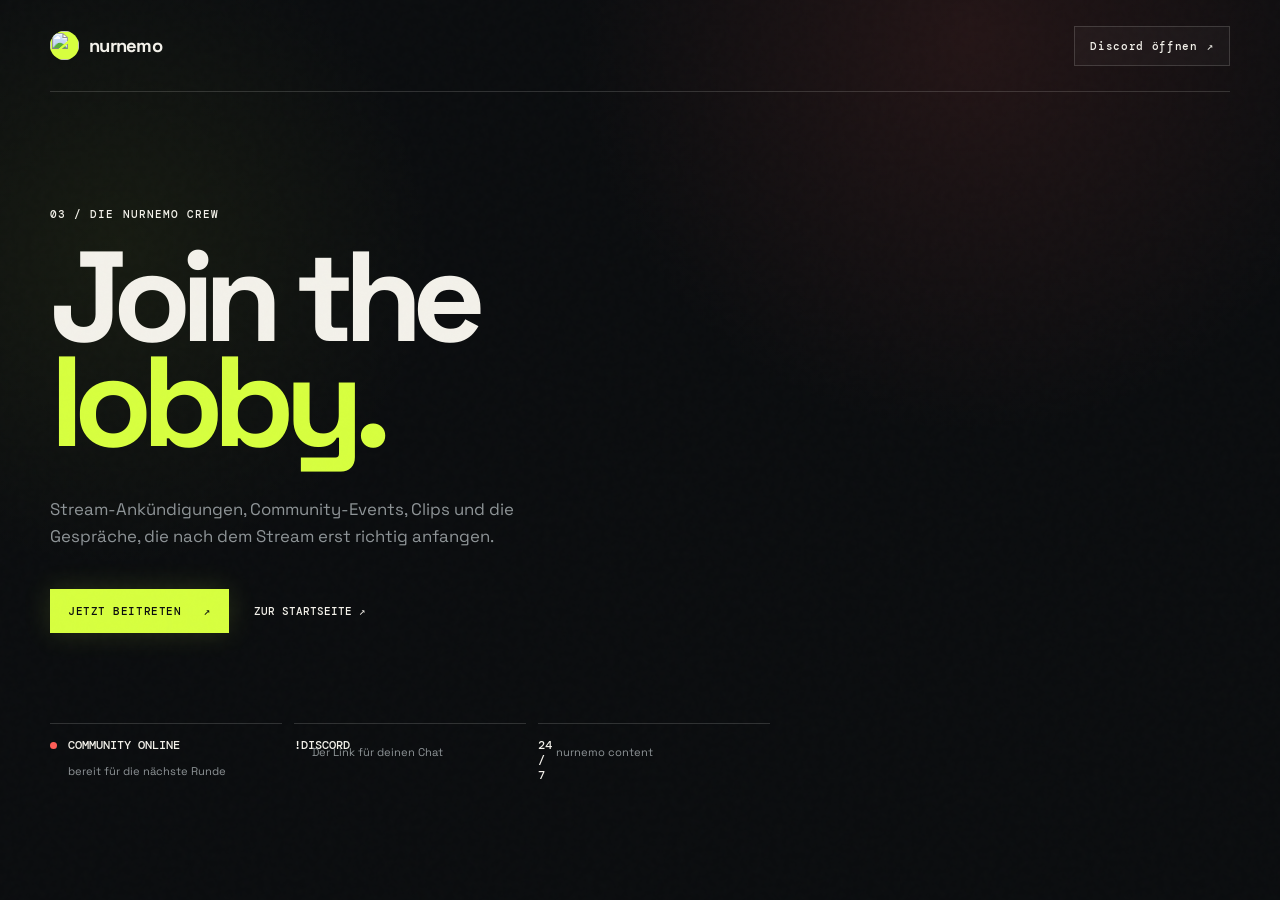
==== discord/index.html @ 50036275 "Initial commit" ====
<!doctype html>
<html lang="de">
  <head>
    <meta charset="UTF-8" />
    <meta name="viewport" content="width=device-width, initial-scale=1.0" />
    <meta name="description" content="Tritt der NurNemo Discord-Community bei." />
    <title>NurNemo Discord</title>
    <link rel="stylesheet" href="../style.css" />
  </head>
  <body class="discord-page">
    <div class="noise" aria-hidden="true"></div>
    <header class="site-header"><a class="brand" href="../"><span class="brand-mark"><img src="/assets/logo.png" alt="" /></span><span>nurnemo</span></a><a class="header-cta" href="/discord/invite">Discord öffnen <span aria-hidden="true">↗</span></a></header>
    <main class="discord-landing section-shell">
      <span class="section-index">03 / die nurnemo crew</span>
      <h1>Join the<br /><em>lobby.</em></h1>
      <p>Stream-Ankündigungen, Community-Events, Clips und die Gespräche, die nach dem Stream erst richtig anfangen.</p>
      <div class="discord-actions"><a class="button button-primary" href="/discord/invite">Jetzt beitreten <span>↗</span></a><a class="support-link" href="../">Zur Startseite <span>↗</span></a></div>
      <div class="discord-facts"><div><span class="pulse-dot"></span><strong>Community online</strong><small>bereit für die nächste Runde</small></div><div><strong>!discord</strong><small>Der Link für deinen Chat</small></div><div><strong>24 / 7</strong><small>nurnemo content</small></div></div>
    </main>
    <script>document.querySelector('.brand-mark img').addEventListener('error', function () { const parent = this.parentElement; this.remove(); parent.textContent = 'n'; });</script>
  </body>
</html>
---- style.css ----
@import url('https://fonts.googleapis.com/css2?family=DM+Mono:wght@400;500&family=Space+Grotesk:wght@400;500;600;700&display=swap');

:root{--ink:#171717;--paper:#f2efe9;--acid:#d8f36a;--coral:#ff684e;--muted:#817d76;--line:rgba(23,23,23,.18);--display:'Space Grotesk',sans-serif;--mono:'DM Mono',monospace}
*{box-sizing:border-box}html{scroll-behavior:smooth}body{margin:0;background:var(--paper);color:var(--ink);font-family:var(--display);overflow-x:hidden}.noise{position:fixed;inset:0;pointer-events:none;opacity:.035;z-index:10;background-image:url("data:image/svg+xml,%3Csvg viewBox='0 0 160 160' xmlns='http://www.w3.org/2000/svg'%3E%3Cfilter id='n'%3E%3CfeTurbulence type='fractalNoise' baseFrequency='.8' numOctaves='3' stitchTiles='stitch'/%3E%3C/filter%3E%3Crect width='100%25' height='100%25' filter='url(%23n)' opacity='.7'/%3E%3C/svg%3E")}.section-shell,.site-header{width:min(1180px,calc(100% - 80px));margin-inline:auto}.site-header{height:92px;display:flex;align-items:center;justify-content:space-between;border-bottom:1px solid var(--line);position:relative;z-index:20}.brand{display:flex;align-items:center;gap:10px;text-decoration:none;color:var(--ink);font-weight:700;font-size:1.15rem;letter-spacing:-.04em}.brand-mark{display:grid;place-items:center;width:29px;height:29px;background:var(--ink);color:var(--acid);font-size:1.35rem;border-radius:50%;font-style:italic}.desktop-nav{display:flex;gap:37px;margin-left:100px}.desktop-nav a,.footer-links a{font:500 .72rem var(--mono);text-transform:uppercase;letter-spacing:.08em;color:var(--ink);text-decoration:none}.desktop-nav a:hover,.footer-links a:hover{color:var(--coral)}.header-cta{font:500 .7rem var(--mono);letter-spacing:.06em;text-decoration:none;color:var(--ink);border:1px solid var(--ink);padding:12px 15px;display:flex;align-items:center;gap:9px}.pulse-dot,.live-dot,.now-dot{display:inline-block;width:7px;height:7px;border-radius:50%;background:var(--coral)}.pulse-dot{animation:pulse 1.5s infinite}.menu-toggle,.mobile-nav{display:none}.hero{min-height:650px;display:grid;grid-template-columns:1fr 1fr;align-items:center;gap:70px;padding:75px 0 85px}.eyebrow,.section-index{font:500 .66rem var(--mono);letter-spacing:.1em;text-transform:uppercase}.eyebrow{display:flex;align-items:center;gap:8px;margin-bottom:26px}.hero h1{font-size:clamp(4.5rem,9vw,8.7rem);line-height:.81;letter-spacing:-.095em;margin:0 0 37px;font-weight:700}.hero h1 em,.section-heading h2 em,.community h2 em{color:var(--coral);font-style:normal}.outline{color:transparent;-webkit-text-stroke:2px var(--ink)}.hero-lede{max-width:390px;font-size:1rem;line-height:1.55;margin:0 0 31px;color:#47443f}.hero-actions{display:flex;align-items:center;gap:24px;flex-wrap:wrap}.button{border:0;text-decoration:none;display:inline-flex;align-items:center;justify-content:center;gap:22px;padding:15px 18px;font:500 .7rem var(--mono);text-transform:uppercase;letter-spacing:.05em;cursor:pointer}.button-primary{background:var(--ink);color:var(--paper)}.button-primary:hover{background:var(--coral)}.text-link{color:var(--ink);font:500 .67rem var(--mono);text-decoration:none;border-bottom:1px solid var(--ink);padding-bottom:4px}.text-link span{padding-left:7px}.hero-meta{display:flex;gap:13px;align-items:center;margin-top:53px;color:var(--muted);font:500 .62rem var(--mono);text-transform:uppercase;letter-spacing:.07em}.meta-line{height:1px;width:35px;background:var(--line)}.hero-visual{position:relative}.stream-frame{height:495px;position:relative;overflow:hidden;background:var(--coral);box-shadow:14px 14px 0 var(--acid)}.stream-image{position:absolute;inset:0;background-image:linear-gradient(180deg,rgba(15,15,15,.1) 20%,rgba(15,15,15,.86) 100%),url('https://images.unsplash.com/photo-1542751371-adc38448a05e?auto=format&fit=crop&w=1200&q=85');background-size:cover;background-position:center}.stream-topbar{position:absolute;top:0;left:0;right:0;display:flex;justify-content:space-between;padding:21px 22px;color:#fff;font:500 .66rem var(--mono);letter-spacing:.08em}.live-label{display:flex;gap:8px;align-items:center}.stream-caption{position:absolute;left:28px;bottom:27px;color:white;display:grid;gap:9px}.caption-kicker,.caption-game{font:500 .64rem var(--mono);text-transform:uppercase;letter-spacing:.1em;color:var(--acid)}.stream-caption strong{font-size:clamp(1.45rem,3vw,2.3rem);line-height:.92;letter-spacing:-.07em;max-width:400px}.caption-game{color:rgba(255,255,255,.72)}.floating-tag{position:absolute;background:var(--acid);padding:9px 12px;font:500 .62rem var(--mono);text-transform:uppercase;transform:rotate(-6deg)}.tag-one{top:105px;right:-13px}.tag-two{bottom:130px;left:-17px;transform:rotate(5deg);background:var(--ink);color:var(--acid)}.visual-note{display:flex;align-items:center;gap:10px;position:absolute;right:-45px;bottom:-49px;font:500 .59rem var(--mono);line-height:1.25;text-transform:uppercase;transform:rotate(-7deg)}.scribble{font-size:2.2rem;color:var(--coral)}.ticker{background:var(--ink);color:var(--acid);overflow:hidden;padding:15px 0;transform:rotate(-1.4deg) scale(1.02);margin:14px 0 110px}.ticker-track{display:flex;gap:29px;align-items:center;width:max-content;animation:marquee 24s linear infinite;font-size:.82rem;font-weight:600;letter-spacing:.04em}.ticker i{color:var(--coral);font-style:normal}.schedule{padding-bottom:120px}.section-heading{display:flex;justify-content:space-between;align-items:flex-end;margin-bottom:44px}.section-heading h2,.community h2{font-size:clamp(3rem,6vw,6.2rem);line-height:.82;letter-spacing:-.09em;margin:19px 0 0}.section-heading p{max-width:260px;color:#69655f;font-size:.86rem;line-height:1.5;margin:0 6% 4px 0}.schedule-row{display:grid;grid-template-columns:120px 1fr 220px 30px;align-items:center;border-top:1px solid var(--line);min-height:98px;gap:25px}.schedule-row:last-child{border-bottom:1px solid var(--line)}.day{display:flex;align-items:center;gap:14px}.day span,.schedule-info span{font:500 .6rem var(--mono);text-transform:uppercase;color:var(--muted);letter-spacing:.05em}.day strong{font-size:1.8rem;letter-spacing:-.08em}.schedule-info{display:grid;gap:7px}.schedule-info strong{font-size:1.05rem;letter-spacing:-.04em}.schedule-time{font:500 .65rem var(--mono);text-transform:uppercase;letter-spacing:.06em;text-align:right}.today .schedule-time{color:var(--coral);display:flex;gap:8px;justify-content:flex-end;align-items:center}.schedule-row>a{font-size:1.15rem;color:var(--ink);text-decoration:none;text-align:right}.schedule-row>a:hover{color:var(--coral)}.community{padding-bottom:100px}.community-card{min-height:430px;background:var(--coral);position:relative;overflow:hidden;padding:52px 62px;display:flex}.community .section-index{color:rgba(23,23,23,.62)}.community h2{margin-top:18px}.community-copy p{max-width:300px;line-height:1.45;margin:27px 0 28px;font-size:.9rem}.button-light{background:var(--ink);color:var(--acid)}.button-light:hover{background:var(--paper);color:var(--ink)}.community-stamp{position:absolute;top:48px;right:10%;width:130px;height:130px;border:2px solid var(--ink);border-radius:50%;display:grid;place-items:center;text-align:center;transform:rotate(13deg);font:500 .62rem var(--mono);line-height:1.1}.community-stamp b{position:absolute;font-size:1.4rem;bottom:-8px;left:10px}.chat-stack{position:absolute;bottom:0;right:5%;width:45%;height:75%}.chat-bubble{position:absolute;background:var(--paper);padding:17px 21px;box-shadow:6px 6px 0 var(--ink);font-size:.83rem;white-space:nowrap}.chat-bubble span{color:var(--coral)}.bubble-a{top:16%;right:11%;transform:rotate(5deg)}.bubble-b{top:45%;left:9%;background:var(--acid);transform:rotate(-7deg)}.bubble-c{bottom:10%;right:12%;background:var(--ink);color:var(--acid);transform:rotate(3deg)}.site-footer{border-top:1px solid var(--line);padding:28px 0 35px;display:flex;align-items:center;justify-content:space-between}.site-footer p{font:500 .63rem var(--mono);text-transform:uppercase;color:var(--muted);letter-spacing:.07em}.footer-links{display:flex;gap:25px}.toast{position:fixed;bottom:24px;left:50%;transform:translate(-50%,130%);background:var(--ink);color:var(--acid);padding:14px 19px;font:500 .67rem var(--mono);transition:transform .3s ease;z-index:30}.toast.visible{transform:translate(-50%,0)}.reveal{animation:rise .8s ease both}.reveal-delay{animation-delay:.16s}@keyframes rise{from{opacity:0;transform:translateY(20px)}to{opacity:1;transform:translateY(0)}}@keyframes pulse{50%{box-shadow:0 0 0 5px rgba(255,104,78,.18)}}@keyframes marquee{to{transform:translateX(-50%)}}
@media(max-width:760px){.ticker{transform:rotate(-1.4deg)}}

/* Dark creator mode */
:root{--ink:#f3f1ea;--paper:#0b0d0f;--acid:#d7ff3f;--coral:#ff5d57;--muted:#8e9497;--line:rgba(243,241,234,.16);--panel:#12161a;--glow:rgba(215,255,63,.14)}
body{background:radial-gradient(circle at 76% 4%,rgba(255,93,87,.1),transparent 25rem),radial-gradient(circle at 9% 28%,rgba(215,255,63,.06),transparent 20rem),var(--paper);color:var(--ink)}
.noise{opacity:.025}.site-header{border-color:var(--line)}.brand-mark{background:var(--acid);color:var(--paper)}.desktop-nav a,.footer-links a,.brand,.text-link{color:var(--ink)}.header-tools{display:flex;align-items:center;gap:11px}.theme-toggle{display:grid;place-items:center;width:38px;height:38px;border:1px solid var(--line);background:rgba(255,255,255,.04);color:var(--ink);font-size:1rem;cursor:pointer}.theme-toggle:hover{border-color:var(--acid);color:var(--acid)}.header-cta{border-color:var(--line);color:var(--ink);background:rgba(255,255,255,.03)}.header-cta:hover{border-color:var(--acid);color:var(--acid)}.hero{min-height:675px}.hero h1{font-size:clamp(4.5rem,9vw,8.7rem);text-shadow:0 0 50px rgba(215,255,63,.04)}.outline{-webkit-text-stroke-color:var(--ink)}.hero-lede{color:#b3b6b1}.button-primary{background:var(--acid);color:#0b0d0f;box-shadow:0 0 28px var(--glow)}.button-primary:hover{background:#efffb5;color:#0b0d0f}.text-link{border-color:var(--line)}.stream-frame{background:var(--panel);box-shadow:14px 14px 0 var(--acid);border:1px solid rgba(255,255,255,.12)}.stream-image{background-image:linear-gradient(180deg,rgba(7,10,12,.08) 14%,rgba(7,10,12,.92) 100%),url('https://images.unsplash.com/photo-1593305841991-05c297ba4575?auto=format&fit=crop&w=1200&q=90');filter:saturate(1.1)}.stream-caption strong{color:#fff}.floating-tag{box-shadow:4px 4px 0 rgba(0,0,0,.25)}.tag-two{background:var(--acid);color:var(--paper)}.ticker{background:var(--acid);color:var(--paper);box-shadow:0 0 30px var(--glow)}.ticker i{color:var(--coral)}.section-heading p{color:#a4a9aa}.schedule-row{border-color:var(--line)}.schedule-row:last-child{border-color:var(--line)}.schedule-info span,.day span{color:var(--muted)}.schedule-row>a{color:var(--ink)}.community-card{background:linear-gradient(120deg,#ff5d57 0%,#ff7159 48%,#d7ff3f 170%);color:#0b0d0f;box-shadow:0 16px 60px rgba(255,93,87,.12)}.community .section-index{color:rgba(11,13,15,.64)}.button-light{background:#0b0d0f;color:var(--acid);box-shadow:none}.button-light:hover{background:#fff;color:#0b0d0f}.chat-bubble{box-shadow:6px 6px 0 rgba(11,13,15,.72)}.site-footer{border-color:var(--line)}.site-footer p{color:var(--muted)}.toast{background:var(--acid);color:var(--paper)}
[data-theme="light"]{--ink:#171717;--paper:#f2efe9;--acid:#d8f36a;--coral:#ff684e;--muted:#817d76;--line:rgba(23,23,23,.18);--panel:#fff;--glow:rgba(216,243,106,.18)}[data-theme="light"] body{background:var(--paper)}[data-theme="light"] .brand-mark{background:var(--ink);color:var(--acid)}[data-theme="light"] .stream-image{background-image:linear-gradient(180deg,rgba(15,15,15,.1) 20%,rgba(15,15,15,.86) 100%),url('https://images.unsplash.com/photo-1542751371-adc38448a05e?auto=format&fit=crop&w=1200&q=85')}[data-theme="light"] .ticker{background:var(--ink);color:var(--acid)}[data-theme="light"] .community-card{background:var(--coral)}[data-theme="light"] .button-primary{background:var(--ink);color:var(--paper)}
[data-theme="purple"]{--ink:#f6efff;--paper:#110d18;--acid:#d9a7ff;--coral:#ff77c8;--muted:#b5a7c2;--line:rgba(246,239,255,.18);--panel:#1b1325;--glow:rgba(217,167,255,.2)}[data-theme="purple"] body{background:radial-gradient(circle at 76% 4%,rgba(255,119,200,.16),transparent 25rem),radial-gradient(circle at 9% 28%,rgba(151,91,255,.2),transparent 20rem),var(--paper)}[data-theme="purple"] .brand-mark{background:var(--acid);color:var(--paper)}[data-theme="purple"] .button-primary{background:var(--acid);color:var(--paper)}[data-theme="purple"] .button-primary:hover{background:#edceff;color:var(--paper)}[data-theme="purple"] .stream-frame{box-shadow:14px 14px 0 var(--acid)}[data-theme="purple"] .ticker{background:var(--acid);color:var(--paper)}[data-theme="purple"] .ticker i{color:var(--coral)}[data-theme="purple"] .community-card{background:linear-gradient(120deg,#8d55e8 0%,#d35cc0 55%,#ff77c8 120%);color:#180d20;box-shadow:0 16px 60px rgba(213,92,192,.18)}[data-theme="purple"] .community .section-index{color:rgba(24,13,32,.65)}[data-theme="purple"] .button-light{background:#180d20;color:#f6efff}[data-theme="purple"] .purple-toggle{border-color:var(--acid);color:var(--acid);background:rgba(217,167,255,.14)}
@media(max-width:760px){.header-tools{margin-left:auto;margin-right:10px}.theme-toggle{width:34px;height:34px}.stream-frame{box-shadow:9px 9px 0 var(--acid)}.hero{padding-top:58px}}
.button-secondary{border:1px solid var(--line);color:var(--ink);background:rgba(255,255,255,.04)}.button-secondary:hover{border-color:var(--acid);color:var(--acid)}.project-grid{display:grid;grid-template-columns:repeat(3,1fr);gap:12px}.project-card{min-height:170px;border:1px solid var(--line);background:linear-gradient(145deg,rgba(255,255,255,.07),rgba(255,255,255,.015));padding:20px;display:flex;flex-direction:column;justify-content:space-between;transition:transform .25s ease,border-color .25s ease,background .25s ease}.project-card:hover{transform:translateY(-5px);border-color:var(--acid);background:linear-gradient(145deg,rgba(215,255,63,.13),rgba(255,255,255,.02))}.project-number,.project-type{font:500 .6rem var(--mono);text-transform:uppercase;letter-spacing:.08em;color:var(--muted)}.project-card strong{font-size:1.15rem;letter-spacing:-.04em;max-width:190px}.project-type{color:var(--acid)}.collabs{display:grid;grid-template-columns:220px 1fr;gap:35px;align-items:start;margin-top:34px;padding-top:28px;border-top:1px solid var(--line)}.collabs p{font-size:.78rem;line-height:1.45;color:var(--muted);max-width:160px;margin-top:12px}.collab-list{display:flex;flex-wrap:wrap;gap:9px}.collab-tag{border:1px solid var(--line);padding:10px 13px;color:var(--ink);font:500 .68rem var(--mono);transition:color .2s,border-color .2s,background .2s}.collab-tag:hover{border-color:var(--acid);color:var(--acid);background:var(--glow)}.data-error{color:var(--coral);font:500 .72rem var(--mono)}[data-theme="light"] .project-card{background:rgba(255,255,255,.65)}[data-theme="light"] .button-secondary{background:transparent}
@media(max-width:760px){.project-grid{grid-template-columns:1fr 1fr}.project-card{min-height:145px;padding:15px}.project-card strong{font-size:.95rem}.collabs{display:block}.collabs p{max-width:260px}.collab-list{margin-top:22px}.hero-actions .button{flex:1;min-width:0;padding-inline:10px;gap:8px;font-size:.6rem}}
.stream-media{position:absolute;inset:0;overflow:hidden;background:var(--panel);z-index:0}.stream-media iframe,.stream-media #twitch-player-container{position:absolute;inset:0;width:100%;height:100%;border:0;display:block}.stream-media .stream-image{z-index:0;opacity:.18}.stream-media #twitch-player-container{z-index:1}.stream-media #twitch-chat{display:none;z-index:2;background:#0b0d0f}.stream-media.show-chat #twitch-player-container{display:none}.stream-media.show-chat #twitch-chat{display:block}.stream-mode-switch{position:absolute;right:20px;bottom:20px;z-index:5;display:flex;border:1px solid rgba(255,255,255,.28);background:rgba(7,10,12,.72);backdrop-filter:blur(8px)}.stream-mode{border:0;background:transparent;color:rgba(255,255,255,.7);padding:8px 11px;font:500 .58rem var(--mono);text-transform:uppercase;cursor:pointer}.stream-mode.active{background:var(--acid);color:var(--paper)}.stream-topbar,.stream-caption,.floating-tag{z-index:4}.footer-links{flex-wrap:wrap}.mobile-nav.open{display:grid;gap:15px;background:rgba(11,13,15,.97);border:1px solid var(--line);box-shadow:0 20px 45px rgba(0,0,0,.35);backdrop-filter:blur(14px)}
@media(max-width:760px){.menu-toggle{display:block;position:relative;z-index:22}.mobile-nav{position:fixed;top:74px;left:20px;right:20px;padding:18px;z-index:21}.stream-mode-switch{right:12px;bottom:12px}.stream-caption{bottom:58px}.footer-links{gap:12px 18px}}
.live-label.is-live{color:var(--acid);animation:live-pulse 1.8s ease-in-out infinite}.live-label.is-live .live-dot{background:var(--acid);box-shadow:0 0 0 5px rgba(215,255,63,.14)}@keyframes live-pulse{50%{opacity:.68}}
.clips-section{padding:100px 0 120px}.filter-buttons{display:flex;gap:8px}.clip-filter{border:1px solid var(--line);background:transparent;color:var(--muted);padding:10px 14px;font:500 .62rem var(--mono);text-transform:uppercase;cursor:pointer}.clip-filter.active,.clip-filter:hover{border-color:var(--acid);color:var(--paper);background:var(--acid)}.clips-grid{display:grid;grid-template-columns:repeat(2,1fr);gap:14px}.clip-card{border:1px solid var(--line);background:linear-gradient(145deg,rgba(255,255,255,.07),rgba(255,255,255,.015));color:var(--ink);padding:0;text-align:left;cursor:pointer;overflow:hidden;transition:transform .25s ease,border-color .25s ease,box-shadow .25s ease}.clip-card:hover{transform:scale(1.02);border-color:var(--acid);box-shadow:0 15px 40px rgba(215,255,63,.12)}.clip-thumbnail{display:block;position:relative;aspect-ratio:16/8;overflow:hidden;background:var(--panel)}.clip-thumbnail img{width:100%;height:100%;display:block;object-fit:cover;filter:saturate(.8);transition:transform .3s ease}.clip-card:hover img{transform:scale(1.06);filter:saturate(1.15)}.clip-play{position:absolute;left:50%;top:50%;transform:translate(-50%,-50%);width:42px;height:42px;border-radius:50%;display:grid;place-items:center;background:var(--acid);color:var(--paper);opacity:.9}.clip-card-copy{display:grid;gap:8px;padding:16px}.clip-card-copy strong{font-size:1rem;line-height:1.1}.clip-card-copy small{font:500 .6rem var(--mono);text-transform:uppercase;color:var(--acid);letter-spacing:.08em}.clip-modal{position:fixed;inset:0;background:rgba(4,5,6,.86);backdrop-filter:blur(12px);display:none;place-items:center;padding:22px;z-index:50}.clip-modal.open{display:grid}.clip-modal-inner{position:relative;width:min(900px,100%);background:var(--panel);border:1px solid var(--line);padding:22px}.clip-modal-inner h2{margin:0 0 16px;color:var(--ink);font-size:1.25rem}.clip-modal-inner iframe{display:block;width:100%;aspect-ratio:16/9;border:0}.clip-modal-close{position:absolute;right:10px;top:7px;background:none;border:0;color:var(--ink);font-size:1.8rem;cursor:pointer}.community-tools{display:grid;grid-template-columns:1fr 1fr;gap:14px;padding-bottom:110px}.tools-panel{border:1px solid var(--line);background:linear-gradient(145deg,rgba(255,255,255,.06),rgba(255,255,255,.015));padding:28px}.tools-panel h3{font-size:clamp(2.4rem,4vw,4.4rem);line-height:.85;letter-spacing:-.08em;margin:18px 0 30px}.tools-panel h3 em{color:var(--coral);font-style:normal}.sound-grid{display:grid;grid-template-columns:repeat(3,1fr);gap:8px}.sound-button{min-height:80px;text-align:left;border:1px solid var(--line);background:transparent;color:var(--ink);padding:12px;font:500 .7rem var(--mono);cursor:pointer}.sound-button span{display:block;color:var(--muted);font-size:.55rem;margin-bottom:18px}.sound-button:hover,.sound-button.playing{border-color:var(--acid);background:var(--glow);color:var(--acid)}.sound-button.playing{animation:sound-pop .35s ease}@keyframes sound-pop{50%{transform:scale(1.04)}}.command-list{display:grid}.command-row{display:grid;grid-template-columns:85px 1fr auto;align-items:center;gap:10px;padding:11px 0;border-top:1px solid var(--line)}.command-row code{color:var(--acid);font:500 .7rem var(--mono)}.command-row span{color:var(--muted);font-size:.75rem}.copy-command{border:1px solid var(--line);background:transparent;color:var(--ink);padding:6px 8px;font:500 .55rem var(--mono);cursor:pointer}.copy-command:hover{border-color:var(--acid);color:var(--acid)}
@media(max-width:760px){.desktop-nav{display:none}.clips-section{padding:75px 0 85px}.section-heading .filter-buttons{margin-top:28px}.clips-grid,.community-tools{grid-template-columns:1fr}.tools-panel{padding:22px}.sound-grid{grid-template-columns:repeat(3,1fr)}.command-row{grid-template-columns:74px 1fr auto}.command-row span{font-size:.65rem}}

.brand-mark{overflow:hidden}.brand-mark img{width:100%;height:100%;object-fit:cover;display:block}.setup-section,.faq-section,.support-section{padding:100px 0 0}.setup-layout{display:grid;grid-template-columns:1.4fr .8fr;gap:14px}.gear-grid{display:grid;grid-template-columns:repeat(2,1fr);gap:12px}.gear-card,.team-panel,.faq-item,.support-panel{border:1px solid var(--line);background:linear-gradient(145deg,rgba(255,255,255,.07),rgba(255,255,255,.015))}.gear-card{min-height:170px;padding:20px;display:flex;flex-direction:column;justify-content:space-between}.gear-number,.gear-label,.team-row span{font:500 .62rem var(--mono);text-transform:uppercase;letter-spacing:.08em;color:var(--muted)}.gear-label{color:var(--acid)}.gear-value{font-size:1.3rem;letter-spacing:-.04em}.team-panel{padding:24px}.team-list{margin-top:32px}.team-row{display:flex;justify-content:space-between;gap:15px;padding:18px 0;border-top:1px solid var(--line)}.team-row strong{font:500 .75rem var(--mono);color:var(--ink)}.faq-list{display:grid;gap:8px}.faq-item{padding:0 20px;transition:border-color .25s ease}.faq-item[open]{border-color:var(--acid)}.faq-item summary{display:grid;grid-template-columns:38px 1fr 25px;align-items:center;gap:12px;min-height:70px;cursor:pointer;list-style:none}.faq-item summary::-webkit-details-marker{display:none}.faq-item summary span{font:500 .62rem var(--mono);color:var(--acid)}.faq-item summary b{font-size:1.4rem;font-weight:400;color:var(--acid);transition:transform .25s ease}.faq-item[open] summary b{transform:rotate(45deg)}.faq-item p{max-width:720px;margin:0 38px 24px 50px;color:var(--muted);line-height:1.6}.support-panel{padding:36px;display:flex;justify-content:space-between;align-items:end;gap:30px}.support-panel h2{margin:16px 0 12px;font-size:clamp(2.8rem,6vw,5rem);line-height:.88;letter-spacing:-.07em}.support-panel p{max-width:460px;color:var(--muted);line-height:1.6}.support-actions{display:grid;gap:18px;min-width:190px}.support-link{color:var(--ink);font:500 .68rem var(--mono);text-transform:uppercase;text-decoration:none}.support-link:hover{color:var(--acid)}.community-status{display:grid;grid-template-columns:9px 1fr;column-gap:9px;margin:22px 0 24px;align-items:center}.community-status .pulse-dot{grid-row:span 2}.community-status strong{font:500 .7rem var(--mono);text-transform:uppercase}.community-status small{font-size:.72rem;opacity:.72}.clip-card{display:block}.clip-embed{aspect-ratio:16/9;background:var(--panel)}.clip-embed iframe{width:100%;height:100%;border:0;display:block}.clip-card-copy{background:var(--panel)}
@media(max-width:760px){.setup-section,.faq-section,.support-section{padding-top:75px}.setup-layout{grid-template-columns:1fr}.gear-card{min-height:140px;padding:16px}.gear-value{font-size:1.05rem}.support-panel{display:grid;padding:24px}.support-actions{min-width:0}.faq-item summary{grid-template-columns:28px 1fr 20px;padding:12px 0}.faq-item p{margin-left:40px;margin-right:0}.clips-grid{grid-template-columns:1fr}}
.discord-page{min-height:100vh}.discord-landing{min-height:calc(100vh - 93px);display:flex;flex-direction:column;justify-content:center;padding:80px 0}.discord-landing h1{font-size:clamp(4rem,10vw,9rem);line-height:.82;letter-spacing:-.08em;margin:24px 0}.discord-landing h1 em{color:var(--acid);font-style:normal}.discord-landing p{max-width:540px;color:var(--muted);font-size:1.05rem;line-height:1.6}.discord-actions{display:flex;align-items:center;gap:25px;margin-top:22px}.discord-facts{display:grid;grid-template-columns:repeat(3,1fr);max-width:720px;gap:12px;margin-top:90px}.discord-facts>div{border-top:1px solid var(--line);padding-top:14px;display:grid;grid-template-columns:10px 1fr;column-gap:8px}.discord-facts strong{font:500 .72rem var(--mono);text-transform:uppercase}.discord-facts small{grid-column:2;color:var(--muted);font-size:.7rem;margin-top:7px}.discord-facts .pulse-dot{grid-row:span 2;margin-top:4px}@media(max-width:760px){.discord-landing{padding:60px 0}.discord-landing h1{font-size:clamp(4rem,20vw,7rem)}.discord-actions{align-items:flex-start;flex-direction:column}.discord-facts{grid-template-columns:1fr;margin-top:65px}}
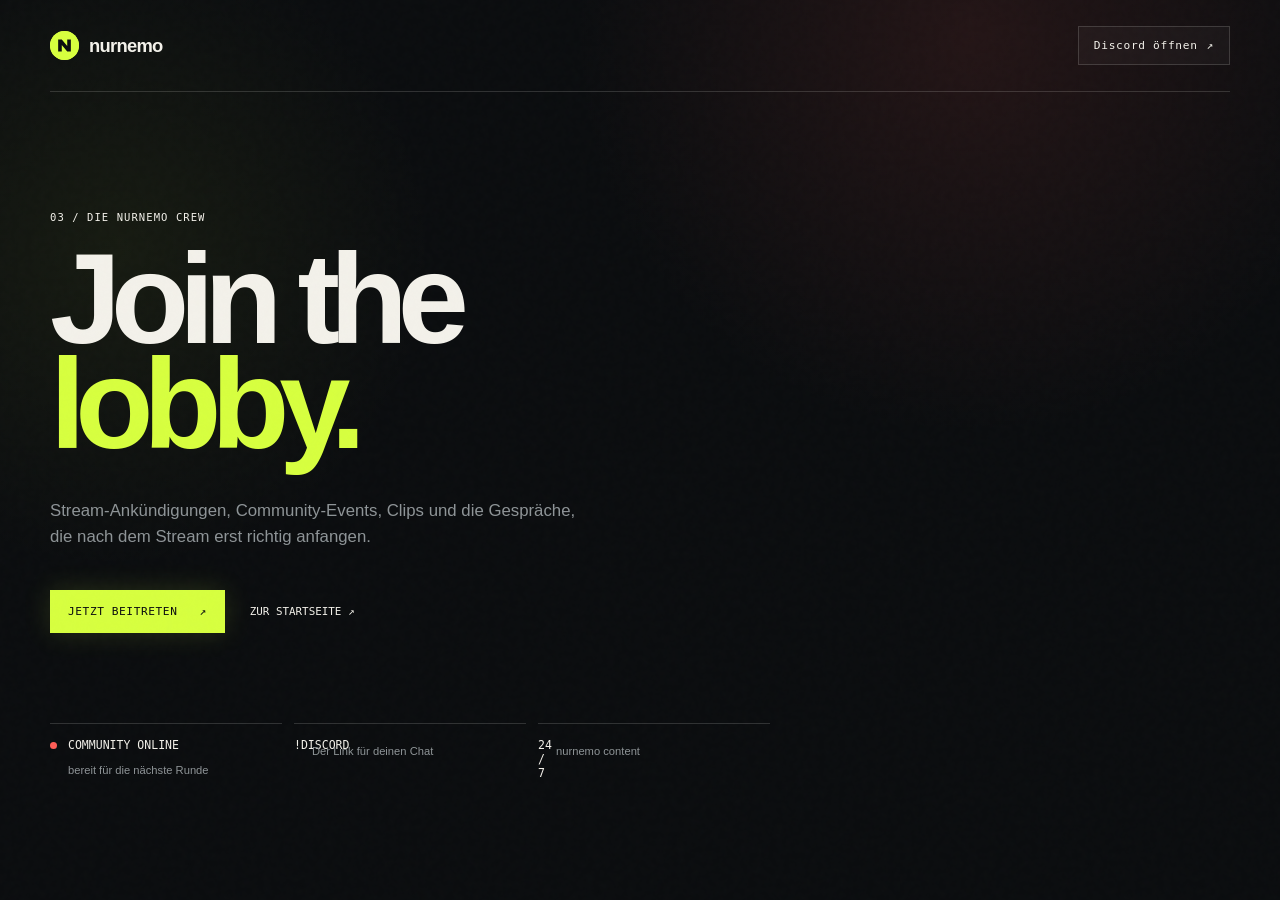
==== commit 68a41d2d: "Added some stuff" ====
--- a/discord/index.html
+++ b/discord/index.html
@@ -4,17 +4,28 @@
     <meta charset="UTF-8" />
     <meta name="viewport" content="width=device-width, initial-scale=1.0" />
     <meta name="description" content="Tritt der NurNemo Discord-Community bei." />
+    <meta property="og:title" content="NurNemo Discord" />
+    <meta property="og:description" content="Tritt der NurNemo Discord-Community bei." />
+    <meta property="og:image" content="https://nurnemo.top/assets/og-preview.svg" />
+    <meta property="og:url" content="https://nurnemo.top/discord/" />
+    <meta property="og:type" content="website" />
+    <meta name="twitter:card" content="summary_large_image" />
+    <meta name="twitter:title" content="NurNemo Discord" />
+    <meta name="twitter:description" content="Tritt der NurNemo Discord-Community bei." />
+    <meta name="twitter:image" content="https://nurnemo.top/assets/og-preview.svg" />
+    <meta name="twitter:url" content="https://nurnemo.top/discord/" />
+    <link rel="canonical" href="https://nurnemo.top/discord/" />
     <title>NurNemo Discord</title>
     <link rel="stylesheet" href="../style.css" />
   </head>
   <body class="discord-page">
     <div class="noise" aria-hidden="true"></div>
-    <header class="site-header"><a class="brand" href="../"><span class="brand-mark"><img src="/assets/logo.png" alt="" /></span><span>nurnemo</span></a><a class="header-cta" href="/discord/invite">Discord öffnen <span aria-hidden="true">↗</span></a></header>
+    <header class="site-header"><a class="brand" href="../"><span class="brand-mark"><img src="../favicon.svg" alt="nurnemo Logo" /></span><span>nurnemo</span></a><a class="header-cta" href="invite/">Discord öffnen <span aria-hidden="true">↗</span></a></header>
     <main class="discord-landing section-shell">
       <span class="section-index">03 / die nurnemo crew</span>
       <h1>Join the<br /><em>lobby.</em></h1>
       <p>Stream-Ankündigungen, Community-Events, Clips und die Gespräche, die nach dem Stream erst richtig anfangen.</p>
-      <div class="discord-actions"><a class="button button-primary" href="/discord/invite">Jetzt beitreten <span>↗</span></a><a class="support-link" href="../">Zur Startseite <span>↗</span></a></div>
+      <div class="discord-actions"><a class="button button-primary" href="invite/">Jetzt beitreten <span>↗</span></a><a class="support-link" href="../">Zur Startseite <span>↗</span></a></div>
       <div class="discord-facts"><div><span class="pulse-dot"></span><strong>Community online</strong><small>bereit für die nächste Runde</small></div><div><strong>!discord</strong><small>Der Link für deinen Chat</small></div><div><strong>24 / 7</strong><small>nurnemo content</small></div></div>
     </main>
     <script>document.querySelector('.brand-mark img').addEventListener('error', function () { const parent = this.parentElement; this.remove(); parent.textContent = 'n'; });</script>
--- a/style.css
+++ b/style.css
@@ -1,3 +1,67 @@
+ .social-section{padding:100px 0 0}.social-grid{display:grid;grid-template-columns:repeat(3,1fr);gap:14px}.social-card{position:relative;min-height:250px;padding:24px;border:1px solid var(--line);background:linear-gradient(145deg,rgba(255,255,255,.08),rgba(255,255,255,.02));color:var(--ink);text-decoration:none;overflow:hidden;transition:transform .25s ease,border-color .25s ease,background .25s ease,box-shadow .25s ease}.social-card:hover{transform:translateY(-6px);border-color:var(--acid);background:linear-gradient(145deg,rgba(215,255,63,.14),rgba(255,255,255,.03));box-shadow:0 18px 45px rgba(0,0,0,.2)}.social-card-discord{grid-column:span 2;background:linear-gradient(135deg,rgba(215,255,63,.16),rgba(255,255,255,.04) 65%)}.social-card-discord:hover{background:linear-gradient(135deg,rgba(215,255,63,.22),rgba(255,255,255,.05) 65%)}.social-card-top{display:flex;align-items:center;gap:10px}.social-icon{display:grid;place-items:center;width:34px;height:34px;border:1px solid var(--acid);border-radius:50%;color:var(--acid);font-size:1rem}.social-label{font:500 .62rem var(--mono);letter-spacing:.1em;text-transform:uppercase;color:var(--muted)}.social-card h3{margin:42px 0 12px;font-size:clamp(2.1rem,4vw,3.8rem);line-height:.84;letter-spacing:-.07em}.social-card h3 em{color:var(--acid);font-style:normal}.social-card p{max-width:300px;margin:0;color:var(--muted);font-size:.8rem;line-height:1.5}.social-arrow{position:absolute;right:24px;bottom:20px;color:var(--acid);font-size:1.4rem}.discord-copy-row{display:flex;align-items:center;gap:10px;margin-top:24px;max-width:100%}.discord-copy-row code{min-width:0;overflow:hidden;text-overflow:ellipsis;white-space:nowrap;color:var(--acid);font:500 .65rem var(--mono)}.copy-discord{min-height:48px;padding:10px 14px;border:1px solid var(--acid);background:var(--acid);color:var(--paper);font:500 .64rem var(--mono);cursor:pointer;white-space:nowrap;transition:background .2s ease,color .2s ease,transform .2s ease}.copy-discord:hover{transform:translateY(-2px);background:transparent;color:var(--acid)}.copy-discord.copied{background:var(--ink);color:var(--acid)}
+@media(max-width:760px){.social-section{padding-top:75px}.social-grid{grid-template-columns:1fr}.social-card-discord{grid-column:auto}.social-card{min-height:220px;padding:20px}.social-card h3{margin-top:32px}.discord-copy-row{align-items:stretch;flex-direction:column}.discord-copy-row code{display:block;max-width:100%;padding:8px 0}.copy-discord{width:100%}}
+.site-footer{display:grid;grid-template-columns:auto 1fr;align-items:start;gap:16px 34px;padding:72px 0 34px;border-top:1px solid var(--line);margin-top:110px;color:var(--muted)}.site-footer .brand{color:var(--ink)}.site-footer>p{margin:6px 0 0;font:500 .68rem var(--mono);text-transform:uppercase;letter-spacing:.08em}.footer-links{display:flex;flex-wrap:wrap;align-items:center;gap:8px 20px;grid-column:1 / -1;padding-top:20px;border-top:1px solid var(--line)}.footer-links a,.footer-legal-link{min-height:48px;display:inline-flex;align-items:center;background:none;border:0;padding:8px 0;color:var(--muted);font:500 .68rem var(--mono);text-transform:uppercase;letter-spacing:.08em;text-decoration:none;cursor:pointer}.footer-links a:hover,.footer-legal-link:hover{color:var(--acid)}.footer-note{grid-column:1 / -1!important;margin:0!important;font-size:.62rem!important;text-transform:none!important;letter-spacing:0!important;opacity:.72}.privacy-modal{position:fixed;inset:0;z-index:60;display:none;place-items:center;padding:20px;background:rgba(4,5,6,.82);backdrop-filter:blur(12px)}.privacy-modal.open{display:grid}.privacy-modal-inner{position:relative;width:min(680px,100%);max-height:min(720px,calc(100vh - 40px));overflow:auto;padding:34px;background:var(--panel);border:1px solid var(--line);box-shadow:0 20px 70px rgba(0,0,0,.3)}.privacy-modal-inner h2{margin:18px 0 24px;font-size:clamp(2.5rem,7vw,4.8rem);line-height:.88;letter-spacing:-.07em}.privacy-modal-inner h2 em{color:var(--acid);font-style:normal}.privacy-copy{color:var(--muted);font-size:.9rem;line-height:1.65}.privacy-copy p{margin:0 0 18px}.privacy-copy a{color:var(--acid);text-underline-offset:3px}.privacy-modal-close{position:absolute;top:12px;right:12px;width:48px;height:48px;border:1px solid var(--line);background:transparent;color:var(--ink);font-size:1.8rem;cursor:pointer}.privacy-modal-close:hover{border-color:var(--acid);color:var(--acid)}
+@media(max-width:760px){
+	html,body{max-width:100%;overflow-x:hidden}
+	.section-shell,.site-header{width:calc(100% - 32px) !important;max-width:100%}
+	.site-header{min-height:72px;height:auto;padding:12px 0;gap:8px}
+	.brand{min-height:48px;flex-shrink:0}
+	.header-tools{gap:6px}
+	.header-cta{min-height:48px;padding:10px 12px}
+	.header-cta .pulse-dot{display:none}
+	.schedule-row{grid-template-columns:44px minmax(0,1fr) minmax(0,auto) 48px !important}
+	.schedule-row>*{min-width:0}
+	.schedule-time{width:auto !important;max-width:100%;overflow-wrap:anywhere}
+	.stream-caption{left:12px;right:12px;max-width:calc(100% - 24px);width:auto}
+	.theme-toggle,.menu-toggle{width:48px;height:48px;min-width:48px;min-height:48px}
+	.hero{display:flex !important;flex-direction:column;align-items:stretch;gap:42px;padding:56px 0 68px;min-height:0}
+	.hero h1{font-size:clamp(3.3rem,19vw,5.5rem);max-width:100%;overflow-wrap:anywhere}
+	.hero-copy,.hero-visual,.stream-frame,.stream-media{max-width:100%;min-width:0}
+	.hero-actions{display:grid;grid-template-columns:1fr;gap:10px}
+	.button,.support-link,.clip-filter,.sound-button,.copy-command,.stream-mode,.mobile-nav a{min-width:48px;min-height:48px;display:inline-flex;align-items:center;justify-content:center}
+	.hero-actions .button{width:100%;padding:12px 16px;font-size:.68rem}
+	.stream-frame{width:100%;box-shadow:7px 7px 0 var(--acid)}
+	.stream-mode-switch{right:8px;bottom:8px}
+	.stream-mode{padding:8px 12px}
+	.section-heading{display:flex;flex-direction:column;gap:20px}
+	.section-heading h2{font-size:clamp(2.8rem,14vw,4.6rem)}
+	.section-heading p{max-width:100%}
+	.project-grid,.clips-grid,.community-tools,.setup-layout,.gear-grid,.faq-list,.discord-facts{grid-template-columns:1fr !important}
+	.project-card,.gear-card{min-height:132px}
+	.schedule-row{grid-template-columns:52px minmax(0,1fr) auto 48px;gap:10px;padding:16px 0}
+	.schedule-info strong,.schedule-info span{overflow-wrap:anywhere}
+	.schedule-row>a{width:48px;height:48px;display:grid;place-items:center}
+	.collabs{display:block}
+	.collab-list{display:grid;grid-template-columns:1fr;gap:8px}
+	.collab-tag{min-height:48px;display:flex;align-items:center}
+	.sound-grid{grid-template-columns:1fr !important}
+	.sound-button{width:100%;justify-content:flex-start;padding:12px 16px}
+	.command-row{grid-template-columns:minmax(0,1fr) auto !important;gap:8px}
+	.command-row span{grid-column:1 / -1;grid-row:2}
+	.command-row code{min-width:0;overflow-wrap:anywhere}
+	.copy-command{padding:8px 12px}
+	.support-panel{width:100%;max-width:100%;padding:22px}
+	.support-actions{width:100%}
+	.support-actions .button,.support-link{width:100%}
+	.footer-links{display:grid;grid-template-columns:1fr;gap:0}
+	.footer-links a{min-height:48px;display:flex;align-items:center}
+	.mobile-nav{left:16px;right:16px;top:76px;max-width:calc(100% - 32px)}
+	.mobile-nav a{justify-content:flex-start;padding:0 12px}
+	.clip-modal{padding:12px}
+	.clip-modal-inner{width:100%;max-width:100%;padding:16px}
+	img,iframe,video{max-width:100%}
+	.discord-landing h1{font-size:clamp(3.5rem,19vw,6rem);max-width:100%;overflow-wrap:anywhere}
+	.discord-actions,.discord-actions .button,.discord-actions .support-link{width:100%}
+	.site-footer{grid-template-columns:1fr;gap:18px;padding:58px 0 28px;margin-top:76px}
+	.site-footer>p{margin-top:0}
+	.footer-links{grid-column:1;gap:0;padding-top:16px}
+	.footer-note{grid-column:1!important}
+	.privacy-modal{padding:12px}
+	.privacy-modal-inner{max-height:calc(100vh - 24px);padding:28px 20px 22px}
+}
+@media(max-width:400px){
+	.header-cta{display:none !important}
+}
 @import url('https://fonts.googleapis.com/css2?family=DM+Mono:wght@400;500&family=Space+Grotesk:wght@400;500;600;700&display=swap');
 
 :root{--ink:#171717;--paper:#f2efe9;--acid:#d8f36a;--coral:#ff684e;--muted:#817d76;--line:rgba(23,23,23,.18);--display:'Space Grotesk',sans-serif;--mono:'DM Mono',monospace}
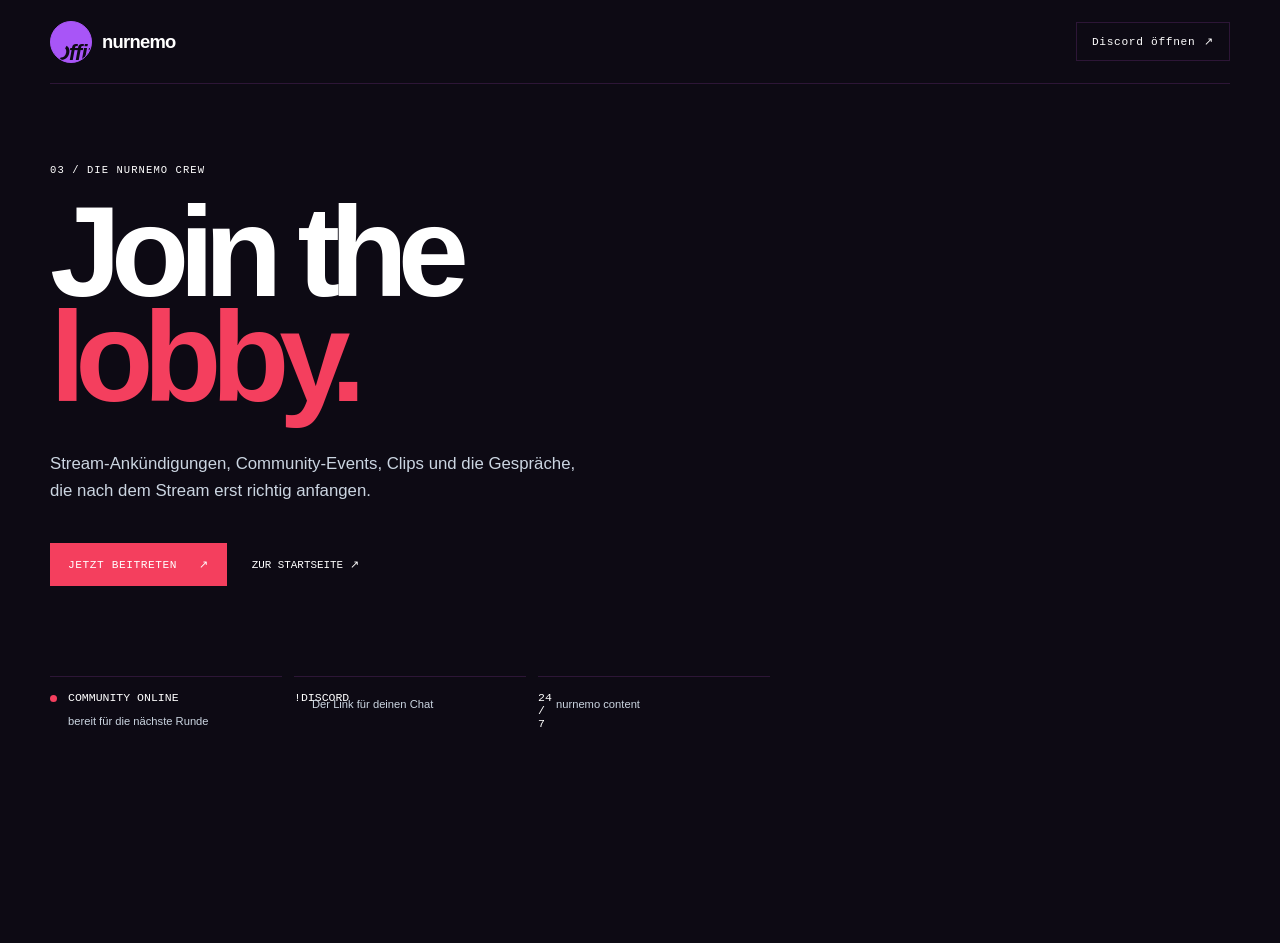
==== commit ded6f848: "Summary" ====
--- a/discord/index.html
+++ b/discord/index.html
@@ -17,17 +17,26 @@
     <link rel="canonical" href="https://nurnemo.top/discord/" />
     <title>NurNemo Discord</title>
     <link rel="stylesheet" href="../style.css" />
+    <script async src="https://pagead2.googlesyndication.com/pagead/js/adsbygoogle.js?client=ca-pub-9552411105065596" crossorigin="anonymous"></script>
   </head>
   <body class="discord-page">
     <div class="noise" aria-hidden="true"></div>
-    <header class="site-header"><a class="brand" href="../"><span class="brand-mark"><img src="../favicon.svg" alt="nurnemo Logo" /></span><span>nurnemo</span></a><a class="header-cta" href="invite/">Discord öffnen <span aria-hidden="true">↗</span></a></header>
+    <header class="site-header"><a class="brand" href="../"><span class="brand-mark"><img src="https://static-cdn.jtvnw.net/jtv_user_pictures/d37bd7fe-ee5d-4958-8194-8ab11e742950-profile_image-600x600.jpeg" alt="Offizielles Twitch-Profilbild von NurNemo" /></span><span>nurnemo</span></a><a class="header-cta" href="invite/">Discord öffnen <span aria-hidden="true">↗</span></a></header>
     <main class="discord-landing section-shell">
       <span class="section-index">03 / die nurnemo crew</span>
       <h1>Join the<br /><em>lobby.</em></h1>
       <p>Stream-Ankündigungen, Community-Events, Clips und die Gespräche, die nach dem Stream erst richtig anfangen.</p>
       <div class="discord-actions"><a class="button button-primary" href="invite/">Jetzt beitreten <span>↗</span></a><a class="support-link" href="../">Zur Startseite <span>↗</span></a></div>
       <div class="discord-facts"><div><span class="pulse-dot"></span><strong>Community online</strong><small>bereit für die nächste Runde</small></div><div><strong>!discord</strong><small>Der Link für deinen Chat</small></div><div><strong>24 / 7</strong><small>nurnemo content</small></div></div>
+      <div class="ad-slot" aria-label="Werbung"><ins class="adsbygoogle" style="display:block" data-ad-client="ca-pub-9552411105065596" data-ad-format="auto" data-full-width-responsive="true"></ins><script>(adsbygoogle = window.adsbygoogle || []).push({});</script></div>
     </main>
-    <script>document.querySelector('.brand-mark img').addEventListener('error', function () { const parent = this.parentElement; this.remove(); parent.textContent = 'n'; });</script>
+    <script>
+      (function () {
+        var savedTheme = localStorage.getItem('selected-theme') || localStorage.getItem('nurnemo-theme') || 'dark';
+        var themes = ['dark', 'light', 'purple', 'pink-purple'];
+        document.documentElement.dataset.theme = themes.indexOf(savedTheme) >= 0 ? savedTheme : 'dark';
+      }());
+      document.querySelectorAll('.brand-mark img').forEach(function (logo) { logo.addEventListener('error', function () { const parent = this.parentElement; this.remove(); parent.classList.add('logo-fallback'); parent.textContent = 'N'; }, { once: true }); });
+    </script>
   </body>
 </html>
--- a/style.css
+++ b/style.css
@@ -1,3 +1,11 @@
+.privacy-modal{position:fixed!important;top:0!important;left:0!important;right:0!important;bottom:0!important;inset:0!important;z-index:60;display:none!important;padding:20px;background:rgba(0,0,0,.8)!important;backdrop-filter:blur(5px)!important;-webkit-backdrop-filter:blur(5px)!important}.privacy-modal.open{display:block!important}.privacy-modal[aria-hidden="true"]{display:none!important}.privacy-modal-inner{position:absolute!important;top:50%!important;left:50%!important;transform:translate(-50%,-50%)!important;width:min(680px,calc(100% - 40px));max-height:calc(100vh - 40px);overflow:auto;padding:34px;background:var(--panel);border:1px solid var(--line);box-shadow:0 20px 70px rgba(0,0,0,.45)}.privacy-modal-inner .privacy-modal-close{position:absolute!important;top:15px!important;right:15px!important;width:48px!important;height:48px!important;padding:0!important;display:grid!important;place-items:center!important;background:transparent!important;border:none!important;border-radius:0!important;color:#fff!important;box-shadow:none!important;font:400 1.8rem/1 var(--display)!important;cursor:pointer!important}.privacy-modal-inner .privacy-modal-close:hover{color:#d7ff3f!important;background:transparent!important;border:none!important}.privacy-copy a{color:#d7ff3f!important;text-decoration:underline!important;text-decoration-thickness:1px;text-underline-offset:3px}.privacy-modal-inner .privacy-copy p:empty,.privacy-modal-inner .section-index:empty{display:none!important}
+@media(max-width:760px){.privacy-modal{padding:12px}.privacy-modal-inner{width:calc(100% - 24px);max-height:calc(100vh - 24px);padding:28px 20px 22px}.privacy-modal-inner .privacy-modal-close{top:12px!important;right:12px!important}}
+.site-header{display:flex!important;align-items:center;gap:1rem;flex-wrap:wrap}.desktop-nav{display:flex;align-items:center;gap:1rem;flex-wrap:wrap;margin-left:auto}.header-tools{display:flex;align-items:center;gap:1rem;flex-wrap:wrap}.footer-links{display:flex!important;align-items:center;gap:1rem;flex-wrap:wrap}.footer-legal-link{appearance:none!important;-webkit-appearance:none!important;border:0!important;border-radius:0!important;background:transparent!important;box-shadow:none!important;color:var(--muted)!important;font:500 .68rem var(--mono)!important;text-transform:uppercase;letter-spacing:.08em;text-decoration:none;cursor:pointer}.footer-legal-link:hover{color:var(--acid)!important}
+@media(max-width:760px){.site-header{gap:.75rem}.desktop-nav{gap:.75rem}.header-tools{gap:.5rem}.footer-links{flex-direction:column;align-items:stretch;gap:0}.footer-links a,.footer-legal-link{width:100%;min-height:48px;display:flex;align-items:center;padding:8px 0}}
+.sound-button{position:relative}.sound-button .sound-status{display:inline-grid;place-items:center;width:24px;height:24px;margin-left:auto;margin-bottom:0;color:var(--acid);font-size:.7rem}.sound-button.sound-unavailable{cursor:not-allowed;opacity:.52;border-color:var(--muted)}.sound-button.sound-unavailable .sound-status{color:var(--coral)}.sound-button.sound-unavailable:hover{border-color:var(--muted);background:transparent;color:var(--muted)}
+.brand-mark{position:relative;border:2px solid #9146ff;box-shadow:0 0 0 2px rgba(145,70,255,.14),0 0 18px rgba(145,70,255,.35);transition:transform .2s ease,box-shadow .2s ease;background:#9146ff;color:#fff}.brand:hover .brand-mark{transform:scale(1.08);box-shadow:0 0 0 3px rgba(145,70,255,.2),0 0 24px rgba(145,70,255,.58)}.brand-mark img{border-radius:50%;object-fit:cover}.brand-mark.logo-fallback{font-family:var(--display);font-style:normal;font-weight:700;font-size:.95rem;line-height:1;color:#fff}
+ .clip-embed{position:relative;aspect-ratio:16/9;background:var(--panel);overflow:hidden}.clip-embed.is-vertical{aspect-ratio:9/16;max-width:360px;margin-inline:auto}.clip-embed .clip-player{width:100%;height:100%;border:0;display:block}.clip-embed .clip-player.is-fallback{outline:1px solid var(--acid)}.clip-modal-inner.is-vertical iframe{width:auto;max-width:100%;height:min(70vh,720px);aspect-ratio:9/16;margin-inline:auto}.clip-modal-inner:not(.is-vertical) iframe{aspect-ratio:16/9;height:auto}
+@media(max-width:760px){.clip-embed.is-vertical{max-width:260px}.clip-modal-inner.is-vertical iframe{height:min(70vh,560px)}}
  .social-section{padding:100px 0 0}.social-grid{display:grid;grid-template-columns:repeat(3,1fr);gap:14px}.social-card{position:relative;min-height:250px;padding:24px;border:1px solid var(--line);background:linear-gradient(145deg,rgba(255,255,255,.08),rgba(255,255,255,.02));color:var(--ink);text-decoration:none;overflow:hidden;transition:transform .25s ease,border-color .25s ease,background .25s ease,box-shadow .25s ease}.social-card:hover{transform:translateY(-6px);border-color:var(--acid);background:linear-gradient(145deg,rgba(215,255,63,.14),rgba(255,255,255,.03));box-shadow:0 18px 45px rgba(0,0,0,.2)}.social-card-discord{grid-column:span 2;background:linear-gradient(135deg,rgba(215,255,63,.16),rgba(255,255,255,.04) 65%)}.social-card-discord:hover{background:linear-gradient(135deg,rgba(215,255,63,.22),rgba(255,255,255,.05) 65%)}.social-card-top{display:flex;align-items:center;gap:10px}.social-icon{display:grid;place-items:center;width:34px;height:34px;border:1px solid var(--acid);border-radius:50%;color:var(--acid);font-size:1rem}.social-label{font:500 .62rem var(--mono);letter-spacing:.1em;text-transform:uppercase;color:var(--muted)}.social-card h3{margin:42px 0 12px;font-size:clamp(2.1rem,4vw,3.8rem);line-height:.84;letter-spacing:-.07em}.social-card h3 em{color:var(--acid);font-style:normal}.social-card p{max-width:300px;margin:0;color:var(--muted);font-size:.8rem;line-height:1.5}.social-arrow{position:absolute;right:24px;bottom:20px;color:var(--acid);font-size:1.4rem}.discord-copy-row{display:flex;align-items:center;gap:10px;margin-top:24px;max-width:100%}.discord-copy-row code{min-width:0;overflow:hidden;text-overflow:ellipsis;white-space:nowrap;color:var(--acid);font:500 .65rem var(--mono)}.copy-discord{min-height:48px;padding:10px 14px;border:1px solid var(--acid);background:var(--acid);color:var(--paper);font:500 .64rem var(--mono);cursor:pointer;white-space:nowrap;transition:background .2s ease,color .2s ease,transform .2s ease}.copy-discord:hover{transform:translateY(-2px);background:transparent;color:var(--acid)}.copy-discord.copied{background:var(--ink);color:var(--acid)}
 @media(max-width:760px){.social-section{padding-top:75px}.social-grid{grid-template-columns:1fr}.social-card-discord{grid-column:auto}.social-card{min-height:220px;padding:20px}.social-card h3{margin-top:32px}.discord-copy-row{align-items:stretch;flex-direction:column}.discord-copy-row code{display:block;max-width:100%;padding:8px 0}.copy-discord{width:100%}}
 .site-footer{display:grid;grid-template-columns:auto 1fr;align-items:start;gap:16px 34px;padding:72px 0 34px;border-top:1px solid var(--line);margin-top:110px;color:var(--muted)}.site-footer .brand{color:var(--ink)}.site-footer>p{margin:6px 0 0;font:500 .68rem var(--mono);text-transform:uppercase;letter-spacing:.08em}.footer-links{display:flex;flex-wrap:wrap;align-items:center;gap:8px 20px;grid-column:1 / -1;padding-top:20px;border-top:1px solid var(--line)}.footer-links a,.footer-legal-link{min-height:48px;display:inline-flex;align-items:center;background:none;border:0;padding:8px 0;color:var(--muted);font:500 .68rem var(--mono);text-transform:uppercase;letter-spacing:.08em;text-decoration:none;cursor:pointer}.footer-links a:hover,.footer-legal-link:hover{color:var(--acid)}.footer-note{grid-column:1 / -1!important;margin:0!important;font-size:.62rem!important;text-transform:none!important;letter-spacing:0!important;opacity:.72}.privacy-modal{position:fixed;inset:0;z-index:60;display:none;place-items:center;padding:20px;background:rgba(4,5,6,.82);backdrop-filter:blur(12px)}.privacy-modal.open{display:grid}.privacy-modal-inner{position:relative;width:min(680px,100%);max-height:min(720px,calc(100vh - 40px));overflow:auto;padding:34px;background:var(--panel);border:1px solid var(--line);box-shadow:0 20px 70px rgba(0,0,0,.3)}.privacy-modal-inner h2{margin:18px 0 24px;font-size:clamp(2.5rem,7vw,4.8rem);line-height:.88;letter-spacing:-.07em}.privacy-modal-inner h2 em{color:var(--acid);font-style:normal}.privacy-copy{color:var(--muted);font-size:.9rem;line-height:1.65}.privacy-copy p{margin:0 0 18px}.privacy-copy a{color:var(--acid);text-underline-offset:3px}.privacy-modal-close{position:absolute;top:12px;right:12px;width:48px;height:48px;border:1px solid var(--line);background:transparent;color:var(--ink);font-size:1.8rem;cursor:pointer}.privacy-modal-close:hover{border-color:var(--acid);color:var(--acid)}
@@ -83,6 +91,93 @@
 .clips-section{padding:100px 0 120px}.filter-buttons{display:flex;gap:8px}.clip-filter{border:1px solid var(--line);background:transparent;color:var(--muted);padding:10px 14px;font:500 .62rem var(--mono);text-transform:uppercase;cursor:pointer}.clip-filter.active,.clip-filter:hover{border-color:var(--acid);color:var(--paper);background:var(--acid)}.clips-grid{display:grid;grid-template-columns:repeat(2,1fr);gap:14px}.clip-card{border:1px solid var(--line);background:linear-gradient(145deg,rgba(255,255,255,.07),rgba(255,255,255,.015));color:var(--ink);padding:0;text-align:left;cursor:pointer;overflow:hidden;transition:transform .25s ease,border-color .25s ease,box-shadow .25s ease}.clip-card:hover{transform:scale(1.02);border-color:var(--acid);box-shadow:0 15px 40px rgba(215,255,63,.12)}.clip-thumbnail{display:block;position:relative;aspect-ratio:16/8;overflow:hidden;background:var(--panel)}.clip-thumbnail img{width:100%;height:100%;display:block;object-fit:cover;filter:saturate(.8);transition:transform .3s ease}.clip-card:hover img{transform:scale(1.06);filter:saturate(1.15)}.clip-play{position:absolute;left:50%;top:50%;transform:translate(-50%,-50%);width:42px;height:42px;border-radius:50%;display:grid;place-items:center;background:var(--acid);color:var(--paper);opacity:.9}.clip-card-copy{display:grid;gap:8px;padding:16px}.clip-card-copy strong{font-size:1rem;line-height:1.1}.clip-card-copy small{font:500 .6rem var(--mono);text-transform:uppercase;color:var(--acid);letter-spacing:.08em}.clip-modal{position:fixed;inset:0;background:rgba(4,5,6,.86);backdrop-filter:blur(12px);display:none;place-items:center;padding:22px;z-index:50}.clip-modal.open{display:grid}.clip-modal-inner{position:relative;width:min(900px,100%);background:var(--panel);border:1px solid var(--line);padding:22px}.clip-modal-inner h2{margin:0 0 16px;color:var(--ink);font-size:1.25rem}.clip-modal-inner iframe{display:block;width:100%;aspect-ratio:16/9;border:0}.clip-modal-close{position:absolute;right:10px;top:7px;background:none;border:0;color:var(--ink);font-size:1.8rem;cursor:pointer}.community-tools{display:grid;grid-template-columns:1fr 1fr;gap:14px;padding-bottom:110px}.tools-panel{border:1px solid var(--line);background:linear-gradient(145deg,rgba(255,255,255,.06),rgba(255,255,255,.015));padding:28px}.tools-panel h3{font-size:clamp(2.4rem,4vw,4.4rem);line-height:.85;letter-spacing:-.08em;margin:18px 0 30px}.tools-panel h3 em{color:var(--coral);font-style:normal}.sound-grid{display:grid;grid-template-columns:repeat(3,1fr);gap:8px}.sound-button{min-height:80px;text-align:left;border:1px solid var(--line);background:transparent;color:var(--ink);padding:12px;font:500 .7rem var(--mono);cursor:pointer}.sound-button span{display:block;color:var(--muted);font-size:.55rem;margin-bottom:18px}.sound-button:hover,.sound-button.playing{border-color:var(--acid);background:var(--glow);color:var(--acid)}.sound-button.playing{animation:sound-pop .35s ease}@keyframes sound-pop{50%{transform:scale(1.04)}}.command-list{display:grid}.command-row{display:grid;grid-template-columns:85px 1fr auto;align-items:center;gap:10px;padding:11px 0;border-top:1px solid var(--line)}.command-row code{color:var(--acid);font:500 .7rem var(--mono)}.command-row span{color:var(--muted);font-size:.75rem}.copy-command{border:1px solid var(--line);background:transparent;color:var(--ink);padding:6px 8px;font:500 .55rem var(--mono);cursor:pointer}.copy-command:hover{border-color:var(--acid);color:var(--acid)}
 @media(max-width:760px){.desktop-nav{display:none}.clips-section{padding:75px 0 85px}.section-heading .filter-buttons{margin-top:28px}.clips-grid,.community-tools{grid-template-columns:1fr}.tools-panel{padding:22px}.sound-grid{grid-template-columns:repeat(3,1fr)}.command-row{grid-template-columns:74px 1fr auto}.command-row span{font-size:.65rem}}
 
+/* Pink/Lila cyberpunk mode */
+[data-theme="pink-purple"]{--ink:#ffffff;--paper:#0f0a1c;--acid:#ff2a85;--coral:#a29bfe;--muted:#d8c9e8;--line:rgba(243,229,245,.2);--panel:#1a1029;--glow:rgba(255,42,133,.24)}
+[data-theme="pink-purple"] body{background:radial-gradient(circle at 78% 4%,rgba(255,42,133,.18),transparent 25rem),radial-gradient(circle at 10% 28%,rgba(145,70,255,.22),transparent 22rem),var(--paper);color:var(--ink)}
+[data-theme="pink-purple"] .brand-mark{background:#9146ff;color:#fff;box-shadow:0 0 0 2px rgba(255,42,133,.2),0 0 22px rgba(145,70,255,.5)}
+[data-theme="pink-purple"] .desktop-nav a,[data-theme="pink-purple"] .footer-links a,[data-theme="pink-purple"] .brand,[data-theme="pink-purple"] .text-link{color:var(--ink)}
+[data-theme="pink-purple"] .theme-toggle:hover,[data-theme="pink-purple"] .header-cta:hover{border-color:var(--acid);color:var(--acid)}
+[data-theme="pink-purple"] .button-primary,[data-theme="pink-purple"] .ticker{background:var(--acid);color:#fff;box-shadow:0 0 28px var(--glow)}
+[data-theme="pink-purple"] .button-primary:hover{background:#ff69aa;color:#fff}
+[data-theme="pink-purple"] .stream-frame{background:var(--panel);border-color:rgba(255,255,255,.16);box-shadow:14px 14px 0 #9146ff}
+[data-theme="pink-purple"] .stream-image{background-image:linear-gradient(180deg,rgba(15,10,28,.08) 14%,rgba(15,10,28,.92) 100%),url('https://images.unsplash.com/photo-1593305841991-05c297ba4575?auto=format&fit=crop&w=1200&q=90')}
+[data-theme="pink-purple"] .ticker i,[data-theme="pink-purple"] .section-heading h2 em,[data-theme="pink-purple"] .hero h1 em,[data-theme="pink-purple"] .hero h1 .outline{color:var(--coral)}
+[data-theme="pink-purple"] .outline{-webkit-text-stroke-color:var(--ink)}
+[data-theme="pink-purple"] .community-card{background:linear-gradient(120deg,#9146ff 0%,#d63b9b 55%,#ff2a85 120%);color:#fff;box-shadow:0 16px 60px rgba(255,42,133,.2)}
+[data-theme="pink-purple"] .community .section-index{color:rgba(255,255,255,.72)}
+[data-theme="pink-purple"] .button-light{background:#0f0a1c;color:#fff}
+[data-theme="pink-purple"] .pink-purple-toggle{border-color:var(--acid);color:var(--acid);background:rgba(255,42,133,.14)}
+[data-theme="pink-purple"] .project-card:hover,[data-theme="pink-purple"] .clip-card:hover{box-shadow:0 15px 40px rgba(255,42,133,.16)}
+
+.ad-slot{width:min(728px,calc(100% - 40px));min-height:90px;margin:20px auto;padding:0;overflow:hidden;text-align:center}
+.ad-slot .adsbygoogle{width:100%;min-height:90px}
+@media(max-width:760px){.ad-slot{width:calc(100% - 32px);min-height:70px}.ad-slot .adsbygoogle{min-height:70px}}
+
 .brand-mark{overflow:hidden}.brand-mark img{width:100%;height:100%;object-fit:cover;display:block}.setup-section,.faq-section,.support-section{padding:100px 0 0}.setup-layout{display:grid;grid-template-columns:1.4fr .8fr;gap:14px}.gear-grid{display:grid;grid-template-columns:repeat(2,1fr);gap:12px}.gear-card,.team-panel,.faq-item,.support-panel{border:1px solid var(--line);background:linear-gradient(145deg,rgba(255,255,255,.07),rgba(255,255,255,.015))}.gear-card{min-height:170px;padding:20px;display:flex;flex-direction:column;justify-content:space-between}.gear-number,.gear-label,.team-row span{font:500 .62rem var(--mono);text-transform:uppercase;letter-spacing:.08em;color:var(--muted)}.gear-label{color:var(--acid)}.gear-value{font-size:1.3rem;letter-spacing:-.04em}.team-panel{padding:24px}.team-list{margin-top:32px}.team-row{display:flex;justify-content:space-between;gap:15px;padding:18px 0;border-top:1px solid var(--line)}.team-row strong{font:500 .75rem var(--mono);color:var(--ink)}.faq-list{display:grid;gap:8px}.faq-item{padding:0 20px;transition:border-color .25s ease}.faq-item[open]{border-color:var(--acid)}.faq-item summary{display:grid;grid-template-columns:38px 1fr 25px;align-items:center;gap:12px;min-height:70px;cursor:pointer;list-style:none}.faq-item summary::-webkit-details-marker{display:none}.faq-item summary span{font:500 .62rem var(--mono);color:var(--acid)}.faq-item summary b{font-size:1.4rem;font-weight:400;color:var(--acid);transition:transform .25s ease}.faq-item[open] summary b{transform:rotate(45deg)}.faq-item p{max-width:720px;margin:0 38px 24px 50px;color:var(--muted);line-height:1.6}.support-panel{padding:36px;display:flex;justify-content:space-between;align-items:end;gap:30px}.support-panel h2{margin:16px 0 12px;font-size:clamp(2.8rem,6vw,5rem);line-height:.88;letter-spacing:-.07em}.support-panel p{max-width:460px;color:var(--muted);line-height:1.6}.support-actions{display:grid;gap:18px;min-width:190px}.support-link{color:var(--ink);font:500 .68rem var(--mono);text-transform:uppercase;text-decoration:none}.support-link:hover{color:var(--acid)}.community-status{display:grid;grid-template-columns:9px 1fr;column-gap:9px;margin:22px 0 24px;align-items:center}.community-status .pulse-dot{grid-row:span 2}.community-status strong{font:500 .7rem var(--mono);text-transform:uppercase}.community-status small{font-size:.72rem;opacity:.72}.clip-card{display:block}.clip-embed{aspect-ratio:16/9;background:var(--panel)}.clip-embed iframe{width:100%;height:100%;border:0;display:block}.clip-card-copy{background:var(--panel)}
 @media(max-width:760px){.setup-section,.faq-section,.support-section{padding-top:75px}.setup-layout{grid-template-columns:1fr}.gear-card{min-height:140px;padding:16px}.gear-value{font-size:1.05rem}.support-panel{display:grid;padding:24px}.support-actions{min-width:0}.faq-item summary{grid-template-columns:28px 1fr 20px;padding:12px 0}.faq-item p{margin-left:40px;margin-right:0}.clips-grid{grid-template-columns:1fr}}
 .discord-page{min-height:100vh}.discord-landing{min-height:calc(100vh - 93px);display:flex;flex-direction:column;justify-content:center;padding:80px 0}.discord-landing h1{font-size:clamp(4rem,10vw,9rem);line-height:.82;letter-spacing:-.08em;margin:24px 0}.discord-landing h1 em{color:var(--acid);font-style:normal}.discord-landing p{max-width:540px;color:var(--muted);font-size:1.05rem;line-height:1.6}.discord-actions{display:flex;align-items:center;gap:25px;margin-top:22px}.discord-facts{display:grid;grid-template-columns:repeat(3,1fr);max-width:720px;gap:12px;margin-top:90px}.discord-facts>div{border-top:1px solid var(--line);padding-top:14px;display:grid;grid-template-columns:10px 1fr;column-gap:8px}.discord-facts strong{font:500 .72rem var(--mono);text-transform:uppercase}.discord-facts small{grid-column:2;color:var(--muted);font-size:.7rem;margin-top:7px}.discord-facts .pulse-dot{grid-row:span 2;margin-top:4px}@media(max-width:760px){.discord-landing{padding:60px 0}.discord-landing h1{font-size:clamp(4rem,20vw,7rem)}.discord-actions{align-items:flex-start;flex-direction:column}.discord-facts{grid-template-columns:1fr;margin-top:65px}}
+
+/* Refined plum, pink and violet visual system */
+:root,[data-theme]{--ink:#fff;--paper:#0d0a14;--acid:#f43f5e;--coral:#a855f7;--muted:#cbd5e1;--line:rgba(224,86,253,.15);--panel:#181226;--glow:transparent;--display:'Space Grotesk',sans-serif}
+html{background:var(--paper)}
+body{background:var(--paper)!important;color:var(--ink)!important;font-family:var(--display)}
+.noise{display:none}.site-header{border-color:var(--line)}
+.brand,.desktop-nav a,.footer-links a,.text-link,.header-cta,.schedule-row>a,.support-link{color:var(--ink)}
+.brand-mark{background:var(--coral)!important;border:1px solid var(--coral);box-shadow:none!important}.brand:hover .brand-mark{transform:none;box-shadow:none!important}
+.desktop-nav a:hover,.footer-links a:hover,.footer-legal-link:hover,.text-link:hover,.support-link:hover{color:var(--acid)}
+.header-cta,.theme-toggle,.button-secondary{border-color:var(--line);background:transparent;color:var(--ink)}.header-cta:hover,.theme-toggle:hover,.button-secondary:hover{border-color:var(--acid);color:var(--acid);background:rgba(244,63,94,.06)}
+.hero h1{font-size:clamp(4.5rem,9vw,8.7rem);text-shadow:none}.hero-lede,.section-heading p,.social-card p,.support-panel p,.faq-item p{color:var(--muted)}
+.hero h1 em,.section-heading h2 em,.support-panel h2 em,.discord-landing h1 em{color:var(--acid)}.outline{-webkit-text-stroke-color:var(--ink)}
+.button-primary,.ticker{background:var(--acid);color:#fff;box-shadow:none}.button-primary:hover{background:#fb7185;color:#fff;box-shadow:none}
+.stream-frame{background:var(--panel);border:1px solid var(--line);box-shadow:none}.stream-image{background-image:url('https://images.unsplash.com/photo-1593305841991-05c297ba4575?auto=format&fit=crop&w=1200&q=90')!important;filter:brightness(.55) saturate(.85)}
+.ticker{border-top:1px solid rgba(255,255,255,.12);border-bottom:1px solid rgba(255,255,255,.12)}.ticker i,.live-label.is-live,.live-label.is-live .live-dot,.project-type,.gear-label,.faq-item summary span{color:var(--acid)}
+.schedule-row,.collabs,.footer-links{border-color:var(--line)}.schedule-info span,.day span,.schedule-time,.social-label,.project-number,.gear-number,.team-row span{color:var(--muted)}
+.project-card,.clip-card,.gear-card,.team-panel,.faq-item,.support-panel,.tools-panel,.social-card,.clip-embed,.clip-modal-inner{background:var(--panel);border:1px solid var(--line)}
+.project-card:hover,.clip-card:hover,.faq-item[open],.social-card:hover{transform:none;border-color:var(--acid);background:var(--panel);box-shadow:none}
+.community-card{background:var(--panel);border:1px solid var(--line);color:var(--ink);box-shadow:none}.community .section-index,.community-card p{color:var(--muted)}
+.button-light{background:var(--acid);color:#fff}.button-light:hover{background:#fb7185;color:#fff}.floating-tag,.tag-two{background:var(--coral);color:#fff;box-shadow:none}.tag-one{background:var(--panel);color:var(--ink);border:1px solid var(--line)}
+.social-icon{border-color:var(--coral);color:var(--coral)}.social-card h3 em{color:var(--acid)}.copy-discord,.copy-command{background:var(--acid);color:#fff;border-color:var(--acid)}.copy-discord:hover,.copy-command:hover{background:#fb7185;color:#fff}
+.stream-mode-switch{border-color:var(--line);background:rgba(13,10,20,.88);backdrop-filter:none}.stream-mode.active,.pink-purple-toggle{background:var(--acid);color:#fff}.mobile-nav.open{background:var(--panel);border-color:var(--line);box-shadow:none;backdrop-filter:none}
+.privacy-modal,.clip-modal{background:rgba(13,10,20,.9);backdrop-filter:blur(6px)}.privacy-modal-inner,.clip-modal-inner{box-shadow:none}.discord-facts>div{border-color:var(--line)}.live-dot,.pulse-dot,.now-dot{background:var(--acid)}.live-label.is-live .live-dot{box-shadow:none}
+@media(max-width:760px){.hero h1{font-size:clamp(3.3rem,19vw,5.5rem)}.stream-frame{box-shadow:none}.support-panel{padding:28px 24px}}
+
+/* Focused header and footer layout */
+.site-header{width:min(1180px,calc(100% - 48px));height:84px;flex-wrap:nowrap;gap:24px}
+.brand{flex:0 0 auto}.brand-mark{width:42px;height:42px;border:1px solid var(--coral);border-radius:50%;padding:2px}
+.desktop-nav{display:flex;align-items:center;justify-content:flex-end;gap:24px;margin-left:auto;flex-wrap:nowrap;min-width:0}
+.desktop-nav a,.header-privacy-link{white-space:nowrap;font:500 .68rem var(--mono);text-transform:uppercase;letter-spacing:.06em;text-decoration:none}
+.header-privacy-link{border:0;padding:0;background:none;color:var(--ink);cursor:pointer}
+.header-privacy-link:hover{color:var(--acid)}
+.menu-toggle{display:none;border:0;background:transparent;color:var(--ink);font:500 .68rem var(--mono);text-transform:uppercase;letter-spacing:.06em;cursor:pointer}
+.site-footer{display:block;width:min(1180px,calc(100% - 48px));padding:36px 0 30px;margin-top:88px;border-top:1px solid var(--line);text-align:center}
+.footer-links{display:flex;align-items:center;justify-content:center;gap:10px 24px;padding:0;border:0;flex-wrap:wrap}
+.footer-links a,.footer-legal-link,.footer-note{min-height:0;width:auto;padding:0;color:var(--muted);font:500 .66rem var(--mono);letter-spacing:.05em;text-transform:uppercase;text-decoration:none}
+.footer-links a:hover,.footer-legal-link:hover{color:var(--acid)}
+.footer-legal-link{border:0;background:transparent;cursor:pointer}
+.footer-note{opacity:.7;text-transform:none;letter-spacing:0}
+
+@media(max-width:760px){
+	.site-header{width:calc(100% - 32px);height:72px;gap:12px}
+	.desktop-nav{display:none}
+	.menu-toggle{display:block;margin-left:auto;padding:10px 0}
+	.mobile-nav{left:16px;right:16px;top:72px;max-width:none;width:auto;box-sizing:border-box;overflow:hidden}
+	.mobile-nav a,.mobile-nav .header-privacy-link{width:100%;max-width:100%;box-sizing:border-box;min-height:44px;display:flex;align-items:center;justify-content:flex-start;padding:0 12px;overflow:hidden;text-overflow:ellipsis}
+	.site-footer{width:calc(100% - 32px);margin-top:64px;padding:28px 0 24px}
+	.footer-links{gap:14px 18px}
+	.footer-note{flex-basis:100%;line-height:1.5}
+}
+
+/* Embedded media and privacy modal refinements */
+.clip-card{overflow:hidden}
+.clip-embed{width:100%;max-width:100%;aspect-ratio:16/9;background:var(--panel);border:1px solid var(--line);overflow:hidden}
+.clip-embed.is-vertical{width:min(100%,360px);aspect-ratio:9/16;margin-inline:auto}
+.clip-embed .clip-player{width:100%;height:100%;display:block;border:0;background:var(--panel)}
+.clip-embed .clip-player.is-fallback{outline:1px solid var(--coral)}
+.clip-modal-inner.is-vertical iframe{width:min(100%,405px);height:auto;aspect-ratio:9/16;margin-inline:auto}
+.clip-modal-inner:not(.is-vertical) iframe{width:100%;height:auto;aspect-ratio:16/9}
+.privacy-modal{background:rgba(13,10,20,.85)!important;backdrop-filter:blur(8px)!important;-webkit-backdrop-filter:blur(8px)!important}
+.privacy-modal-inner{box-shadow:0 24px 70px rgba(0,0,0,.35);border-color:var(--line)}
+.privacy-modal-inner .privacy-modal-close{color:var(--muted)!important;font-size:1.25rem!important;line-height:1!important}
+.privacy-modal-inner .privacy-modal-close:hover{color:var(--acid)!important}
+.privacy-copy a{color:var(--acid)!important;font-weight:600!important}
+@media(max-width:760px){.clip-embed.is-vertical{width:min(100%,260px)}.clip-modal-inner.is-vertical iframe{width:min(100%,300px);height:auto}}
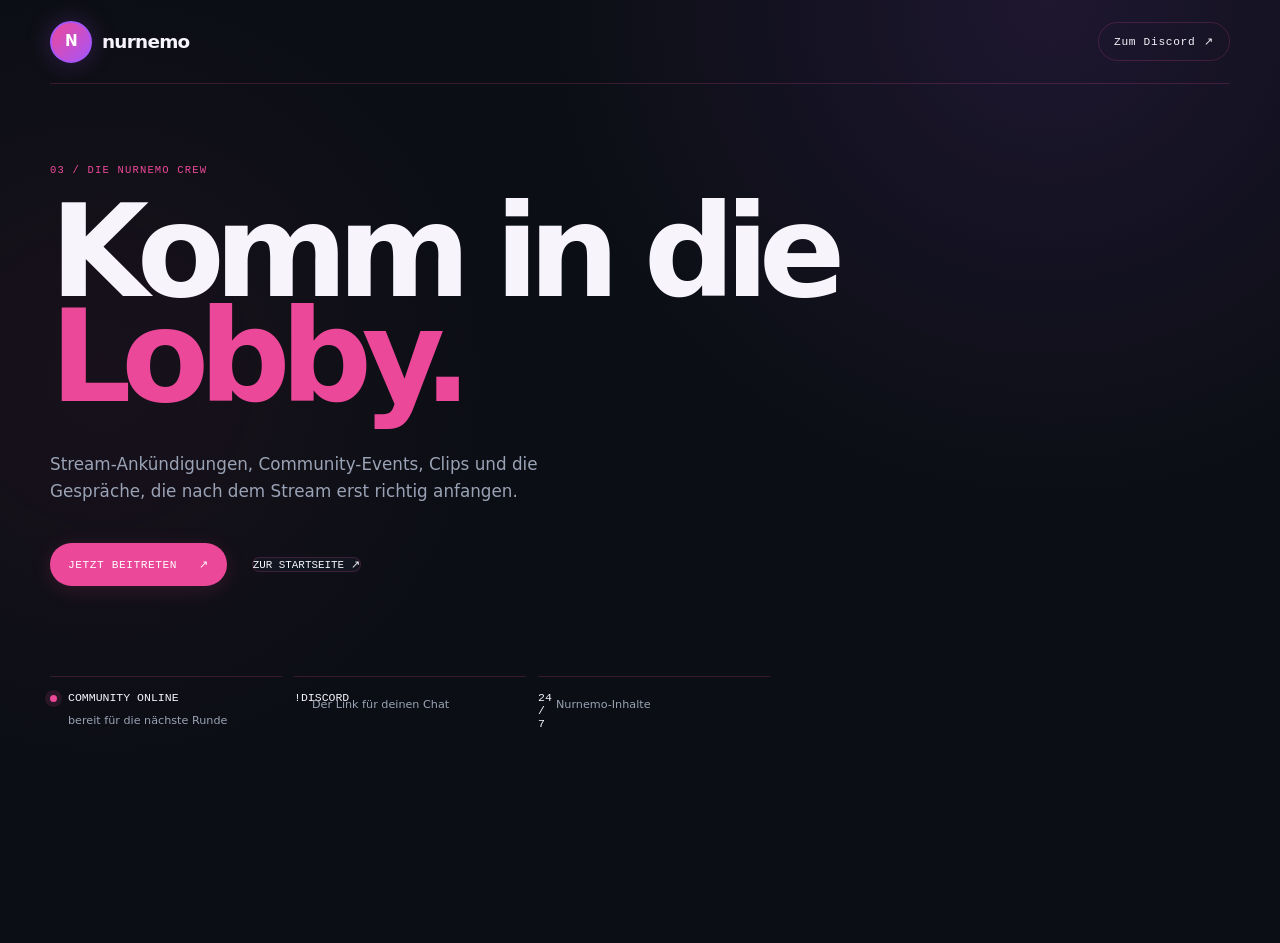
==== commit dd0b2522: "inital commot" ====
--- a/discord/index.html
+++ b/discord/index.html
@@ -21,13 +21,13 @@
   </head>
   <body class="discord-page">
     <div class="noise" aria-hidden="true"></div>
-    <header class="site-header"><a class="brand" href="../"><span class="brand-mark"><img src="https://static-cdn.jtvnw.net/jtv_user_pictures/d37bd7fe-ee5d-4958-8194-8ab11e742950-profile_image-600x600.jpeg" alt="Offizielles Twitch-Profilbild von NurNemo" /></span><span>nurnemo</span></a><a class="header-cta" href="invite/">Discord öffnen <span aria-hidden="true">↗</span></a></header>
+    <header class="site-header"><a class="brand" href="../"><span class="brand-mark"><img src="https://static-cdn.jtvnw.net/jtv_user_pictures/d37bd7fe-ee5d-4958-8194-8ab11e742950-profile_image-600x600.jpeg" alt="Offizielles Twitch-Profilbild von NurNemo" /></span><span>nurnemo</span></a><a class="header-cta" href="invite/">Zum Discord <span aria-hidden="true">↗</span></a></header>
     <main class="discord-landing section-shell">
       <span class="section-index">03 / die nurnemo crew</span>
-      <h1>Join the<br /><em>lobby.</em></h1>
+      <h1>Komm in die<br /><em>Lobby.</em></h1>
       <p>Stream-Ankündigungen, Community-Events, Clips und die Gespräche, die nach dem Stream erst richtig anfangen.</p>
       <div class="discord-actions"><a class="button button-primary" href="invite/">Jetzt beitreten <span>↗</span></a><a class="support-link" href="../">Zur Startseite <span>↗</span></a></div>
-      <div class="discord-facts"><div><span class="pulse-dot"></span><strong>Community online</strong><small>bereit für die nächste Runde</small></div><div><strong>!discord</strong><small>Der Link für deinen Chat</small></div><div><strong>24 / 7</strong><small>nurnemo content</small></div></div>
+      <div class="discord-facts"><div><span class="pulse-dot"></span><strong>Community online</strong><small>bereit für die nächste Runde</small></div><div><strong>!discord</strong><small>Der Link für deinen Chat</small></div><div><strong>24 / 7</strong><small>Nurnemo-Inhalte</small></div></div>
       <div class="ad-slot" aria-label="Werbung"><ins class="adsbygoogle" style="display:block" data-ad-client="ca-pub-9552411105065596" data-ad-format="auto" data-full-width-responsive="true"></ins><script>(adsbygoogle = window.adsbygoogle || []).push({});</script></div>
     </main>
     <script>
--- a/style.css
+++ b/style.css
@@ -181,3 +181,105 @@
 .privacy-modal-inner .privacy-modal-close:hover{color:var(--acid)!important}
 .privacy-copy a{color:var(--acid)!important;font-weight:600!important}
 @media(max-width:760px){.clip-embed.is-vertical{width:min(100%,260px)}.clip-modal-inner.is-vertical iframe{width:min(100%,300px);height:auto}}
+
+.privacy-modal[aria-hidden="true"]{display:none!important;pointer-events:none!important;visibility:hidden!important}
+.privacy-modal[aria-hidden="false"]{display:grid!important;pointer-events:auto!important;visibility:visible!important}
+
+:root,[data-theme]{
+	--ink:#f7f4fb;
+	--paper:#0b0e14;
+	--acid:#ec4899;
+	--coral:#a855f7;
+	--muted:#9aa3b5;
+	--line:rgba(236,72,153,.2);
+	--panel:#141a26;
+	--display:"Space Grotesk",ui-sans-serif,system-ui,sans-serif;
+	--mono:"DM Mono",ui-monospace,monospace;
+	--glow:0 4px 20px rgba(236,72,153,.15);
+}
+
+html{background:var(--paper)}
+body{background:radial-gradient(circle at 82% 0,rgba(168,85,247,.12),transparent 32rem),radial-gradient(circle at 8% 40%,rgba(236,72,153,.06),transparent 26rem),var(--paper)!important;color:var(--ink)!important;font-family:var(--display);letter-spacing:0}
+.noise{opacity:.018;background-size:280px 280px}
+.section-shell,.site-header{width:min(1180px,calc(100% - 48px))}
+.site-header{height:84px;border-bottom:1px solid var(--line);z-index:20}
+.brand{color:var(--ink);font-weight:700}
+.brand-mark{width:42px;height:42px;border:2px solid #a855f7!important;border-radius:50%;background:linear-gradient(135deg,var(--acid),var(--coral))!important;box-shadow:0 0 24px rgba(168,85,247,.25)!important;padding:2px}
+.brand-mark img{border-radius:50%}
+.desktop-nav{gap:10px;margin-left:auto}
+.desktop-nav a,.header-privacy-link,.footer-links a,.footer-legal-link{border:1px solid transparent;border-radius:9999px;color:var(--muted)!important;padding:10px 14px;transition:all .2s ease-in-out}
+.desktop-nav a:hover,.header-privacy-link:hover,.footer-links a:hover,.footer-legal-link:hover{border-color:var(--line);background:rgba(236,72,153,.08);color:var(--ink)!important;box-shadow:var(--glow)}
+.header-privacy-link{font:500 .68rem var(--mono);letter-spacing:.06em;text-transform:uppercase;cursor:pointer}
+.menu-toggle{border:1px solid var(--line);border-radius:9999px;background:var(--panel);color:var(--ink);padding:10px 16px;transition:all .2s ease-in-out}
+.menu-toggle:hover{border-color:var(--acid);box-shadow:var(--glow)}
+.mobile-nav{border:1px solid var(--line);border-radius:16px;background:rgba(20,26,38,.96)!important;box-shadow:0 18px 50px rgba(0,0,0,.35)!important}
+.mobile-nav a,.mobile-nav .header-privacy-link{border-radius:9999px;color:var(--muted)!important;transition:all .2s ease-in-out}
+.mobile-nav a:hover,.mobile-nav .header-privacy-link:hover{background:rgba(236,72,153,.1);color:var(--ink)!important}
+.hero{padding-top:82px;padding-bottom:92px;gap:64px}
+.eyebrow,.section-index{color:var(--acid);letter-spacing:.11em}
+.eyebrow .live-dot,.live-dot,.pulse-dot,.now-dot{background:var(--acid);box-shadow:0 0 0 5px rgba(236,72,153,.12)}
+.hero h1{font-size:clamp(4.2rem,8vw,8rem);line-height:.88;letter-spacing:-.075em}
+.hero h1 em,.section-heading h2 em,.support-panel h2 em,.discord-landing h1 em{color:var(--acid)}
+.outline{-webkit-text-stroke-color:var(--ink)}
+.hero-lede,.section-heading p,.social-card p,.support-panel p,.faq-item p{color:var(--muted)}
+.button,.support-link,.clip-filter,.sound-button,.copy-command,.copy-discord,.stream-mode,.header-cta{border-radius:9999px;transition:all .2s ease-in-out}
+.button-primary,.button-light{background:var(--acid);color:#fff;box-shadow:var(--glow)}
+.button-primary:hover,.button-light:hover{background:#f472b6;color:#fff;box-shadow:0 6px 26px rgba(236,72,153,.28);transform:translateY(-2px)}
+.button-secondary,.support-link{border:1px solid var(--line);background:rgba(20,26,38,.7);color:var(--ink)}
+.button-secondary:hover,.support-link:hover{border-color:var(--acid);background:rgba(236,72,153,.08);color:var(--ink);box-shadow:var(--glow);transform:translateY(-2px)}
+.hero-meta{color:var(--muted)}
+.stream-frame{border:1px solid var(--line);border-radius:20px;background:var(--panel);box-shadow:0 18px 60px rgba(0,0,0,.25);overflow:hidden}
+.stream-media{border-radius:19px}
+.stream-topbar{top:18px;left:18px;right:18px;border:1px solid rgba(255,255,255,.12);border-radius:9999px;background:rgba(11,14,20,.72);backdrop-filter:blur(10px);padding:10px 14px}
+.live-label{color:var(--ink)}
+.live-label.is-live{color:#f9a8d4}
+.stream-caption{left:22px;bottom:22px;right:22px;padding:18px;border:1px solid rgba(255,255,255,.12);border-radius:16px;background:rgba(11,14,20,.74);backdrop-filter:blur(10px)}
+.floating-tag{border-radius:9999px;border:1px solid var(--line);box-shadow:var(--glow);background:var(--panel);color:var(--ink)}
+.tag-two{background:var(--coral);color:#fff}
+.stream-mode-switch{border:1px solid var(--line);border-radius:9999px;overflow:hidden;background:rgba(20,26,38,.9)}
+.stream-mode.active{background:var(--acid);color:#fff}
+.ticker{margin:0;border-top:1px solid rgba(236,72,153,.3);border-bottom:1px solid rgba(236,72,153,.3);background:linear-gradient(90deg,var(--acid),var(--coral));color:#fff;box-shadow:none}
+.ticker i{color:#fbcfe8}
+.section-heading{align-items:end}
+.section-heading h2,.support-panel h2{letter-spacing:-.065em}
+.schedule-row{border-color:var(--line);transition:all .2s ease-in-out}
+.schedule-row:hover{padding-inline:14px;border-color:var(--acid);background:rgba(236,72,153,.06);box-shadow:var(--glow)}
+.schedule-row>a{border-radius:50%;color:var(--ink);transition:all .2s ease-in-out}
+.schedule-row>a:hover{background:var(--acid);color:#fff;box-shadow:var(--glow)}
+.project-card,.clip-card,.gear-card,.team-panel,.faq-item,.support-panel,.tools-panel,.social-card,.clip-embed{border:1px solid var(--line);border-radius:16px;background:var(--panel);box-shadow:none;transition:all .2s ease-in-out}
+.project-card:hover,.clip-card:hover,.gear-card:hover,.social-card:hover,.tools-panel:hover{transform:translateY(-3px);border-color:rgba(236,72,153,.55);background:#181f2e;box-shadow:var(--glow)}
+.project-type,.gear-label,.faq-item summary span{color:#f472b6}
+.clip-thumbnail{border-radius:15px 15px 0 0}
+.clip-filter{border-color:var(--line);background:transparent;color:var(--muted)}
+.clip-filter.active,.clip-filter:hover{border-color:var(--acid);background:var(--acid);color:#fff;box-shadow:var(--glow)}
+.gear-card,.team-panel,.faq-item,.tools-panel,.support-panel{padding:24px}
+.faq-item[open]{border-color:var(--acid);box-shadow:var(--glow)}
+.sound-button,.copy-command,.copy-discord{border-color:var(--line);background:rgba(236,72,153,.07);color:var(--ink)}
+.sound-button:hover,.copy-command:hover,.copy-discord:hover{border-color:var(--acid);background:var(--acid);color:#fff;box-shadow:var(--glow)}
+.social-card-discord{background:linear-gradient(135deg,rgba(236,72,153,.12),rgba(168,85,247,.12)),var(--panel)}
+.social-icon{border-color:var(--coral);color:#d8b4fe}
+.social-card h3 em{color:var(--acid)}
+.community-card{border:1px solid var(--line);border-radius:20px;background:linear-gradient(135deg,rgba(236,72,153,.18),rgba(168,85,247,.18)),var(--panel);box-shadow:0 18px 60px rgba(168,85,247,.12)}
+.collab-tag{border:1px solid var(--line);border-radius:9999px;background:rgba(20,26,38,.7);color:var(--muted);transition:all .2s ease-in-out}
+.collab-tag:hover{border-color:var(--acid);background:rgba(236,72,153,.08);color:var(--ink);box-shadow:var(--glow)}
+.site-footer{border-color:var(--line)}
+.footer-links{border:1px solid var(--line);border-radius:9999px;background:rgba(20,26,38,.72);padding:8px 12px;box-shadow:0 8px 26px rgba(0,0,0,.16)}
+.footer-note{border:1px solid transparent;border-radius:9999px;padding:10px 14px;background:rgba(168,85,247,.08);color:var(--muted)}
+.privacy-modal,.clip-modal{background:rgba(11,14,20,.82)!important;backdrop-filter:blur(14px)!important}
+.privacy-modal-inner,.clip-modal-inner{border:1px solid var(--line);border-radius:20px;background:var(--panel);box-shadow:0 24px 80px rgba(0,0,0,.5)}
+.privacy-modal-close,.clip-modal-close{border:1px solid var(--line);border-radius:50%;background:transparent;color:var(--muted);transition:all .2s ease-in-out}
+.privacy-modal-close:hover,.clip-modal-close:hover{border-color:var(--acid);background:rgba(236,72,153,.1);color:var(--ink);box-shadow:var(--glow)}
+.toast{border:1px solid var(--line);border-radius:9999px;background:var(--panel);box-shadow:var(--glow)}
+.ad-slot{opacity:.82}
+
+@media(max-width:760px){
+	.section-shell,.site-header{width:calc(100% - 32px)}
+	.hero{padding-top:56px;padding-bottom:68px}
+	.hero h1{font-size:clamp(3.3rem,18vw,5.5rem)}
+	.stream-topbar{top:12px;left:12px;right:12px}
+	.stream-caption{left:12px;right:12px;bottom:12px;padding:14px}
+	.project-card,.gear-card,.team-panel,.faq-item,.support-panel,.tools-panel{border-radius:14px}
+	.schedule-row:hover{padding-inline:0;background:transparent;box-shadow:none}
+	.privacy-modal-inner,.clip-modal-inner{border-radius:16px}
+	.footer-links{border-radius:20px;padding:10px}
+}
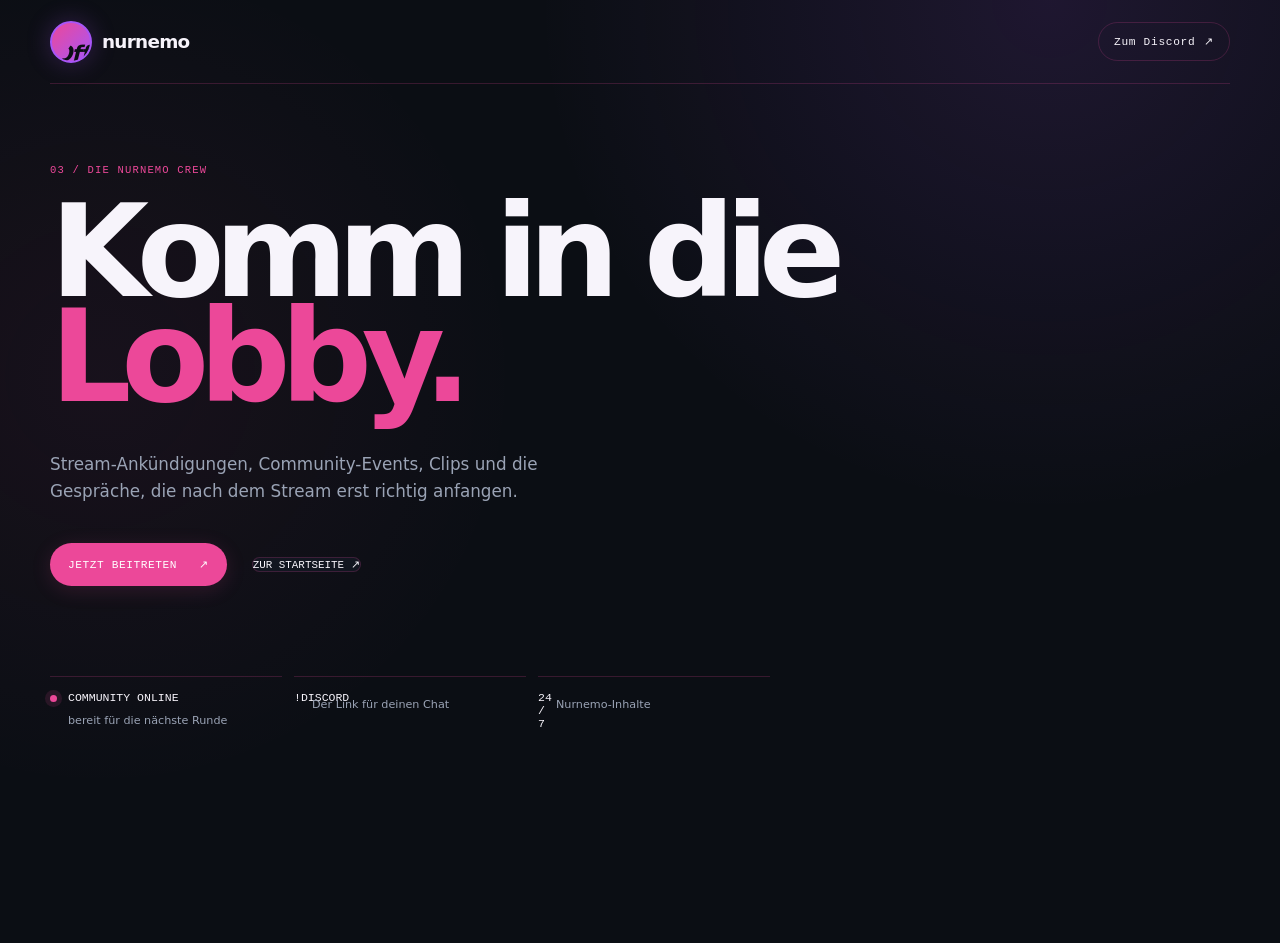
==== commit 9af77b12: "another one bites the dust pushhing" ====
--- a/discord/index.html
+++ b/discord/index.html
@@ -21,7 +21,7 @@
   </head>
   <body class="discord-page">
     <div class="noise" aria-hidden="true"></div>
-    <header class="site-header"><a class="brand" href="../"><span class="brand-mark"><img src="https://static-cdn.jtvnw.net/jtv_user_pictures/d37bd7fe-ee5d-4958-8194-8ab11e742950-profile_image-600x600.jpeg" alt="Offizielles Twitch-Profilbild von NurNemo" /></span><span>nurnemo</span></a><a class="header-cta" href="invite/">Zum Discord <span aria-hidden="true">↗</span></a></header>
+    <header class="site-header"><a class="brand" href="../"><span class="brand-mark"><img src="https://static-cdn.jtvnw.net/jtv_user_pictures/d37bd7fe-ee5d-4958-8194-8ab11e742950-profile_image-300x300.png" alt="Offizielles Twitch-Profilbild von NurNemo" /></span><span>nurnemo</span></a><a class="header-cta" href="invite/">Zum Discord <span aria-hidden="true">↗</span></a></header>
     <main class="discord-landing section-shell">
       <span class="section-index">03 / die nurnemo crew</span>
       <h1>Komm in die<br /><em>Lobby.</em></h1>
